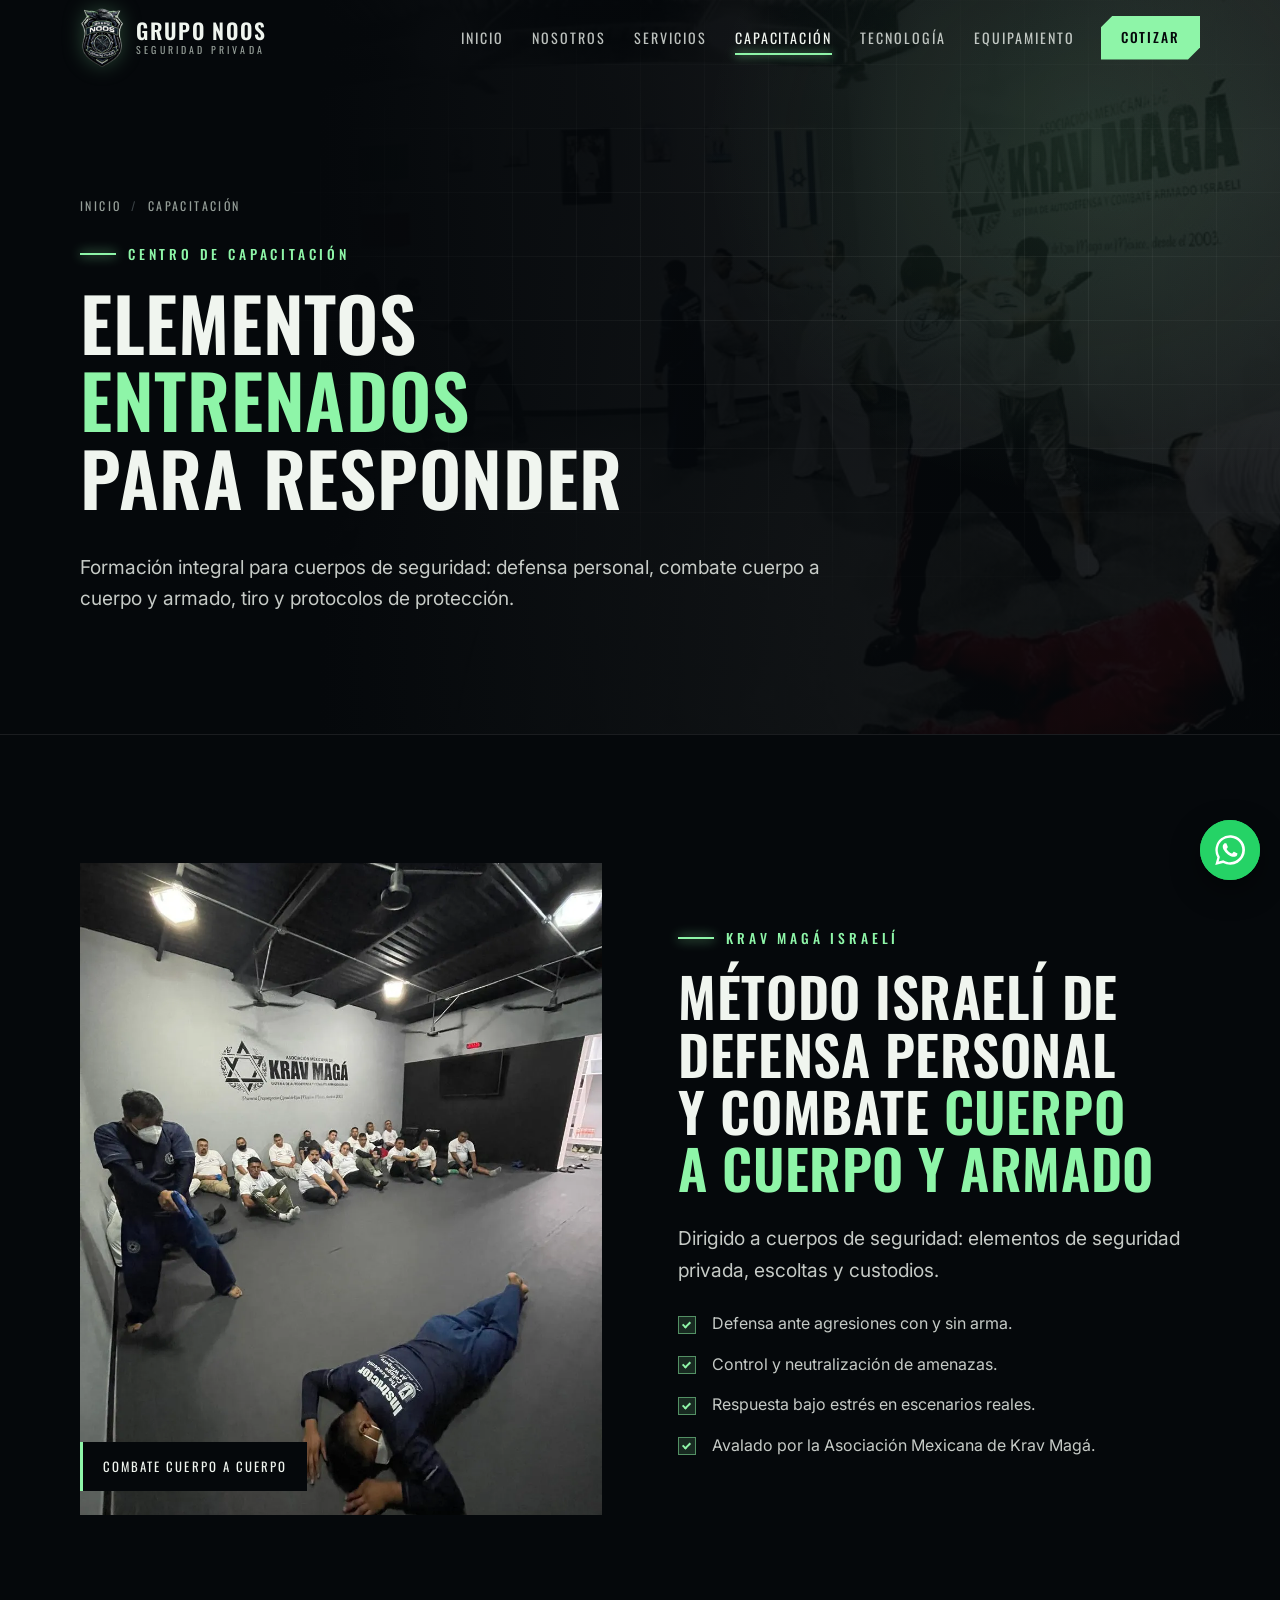
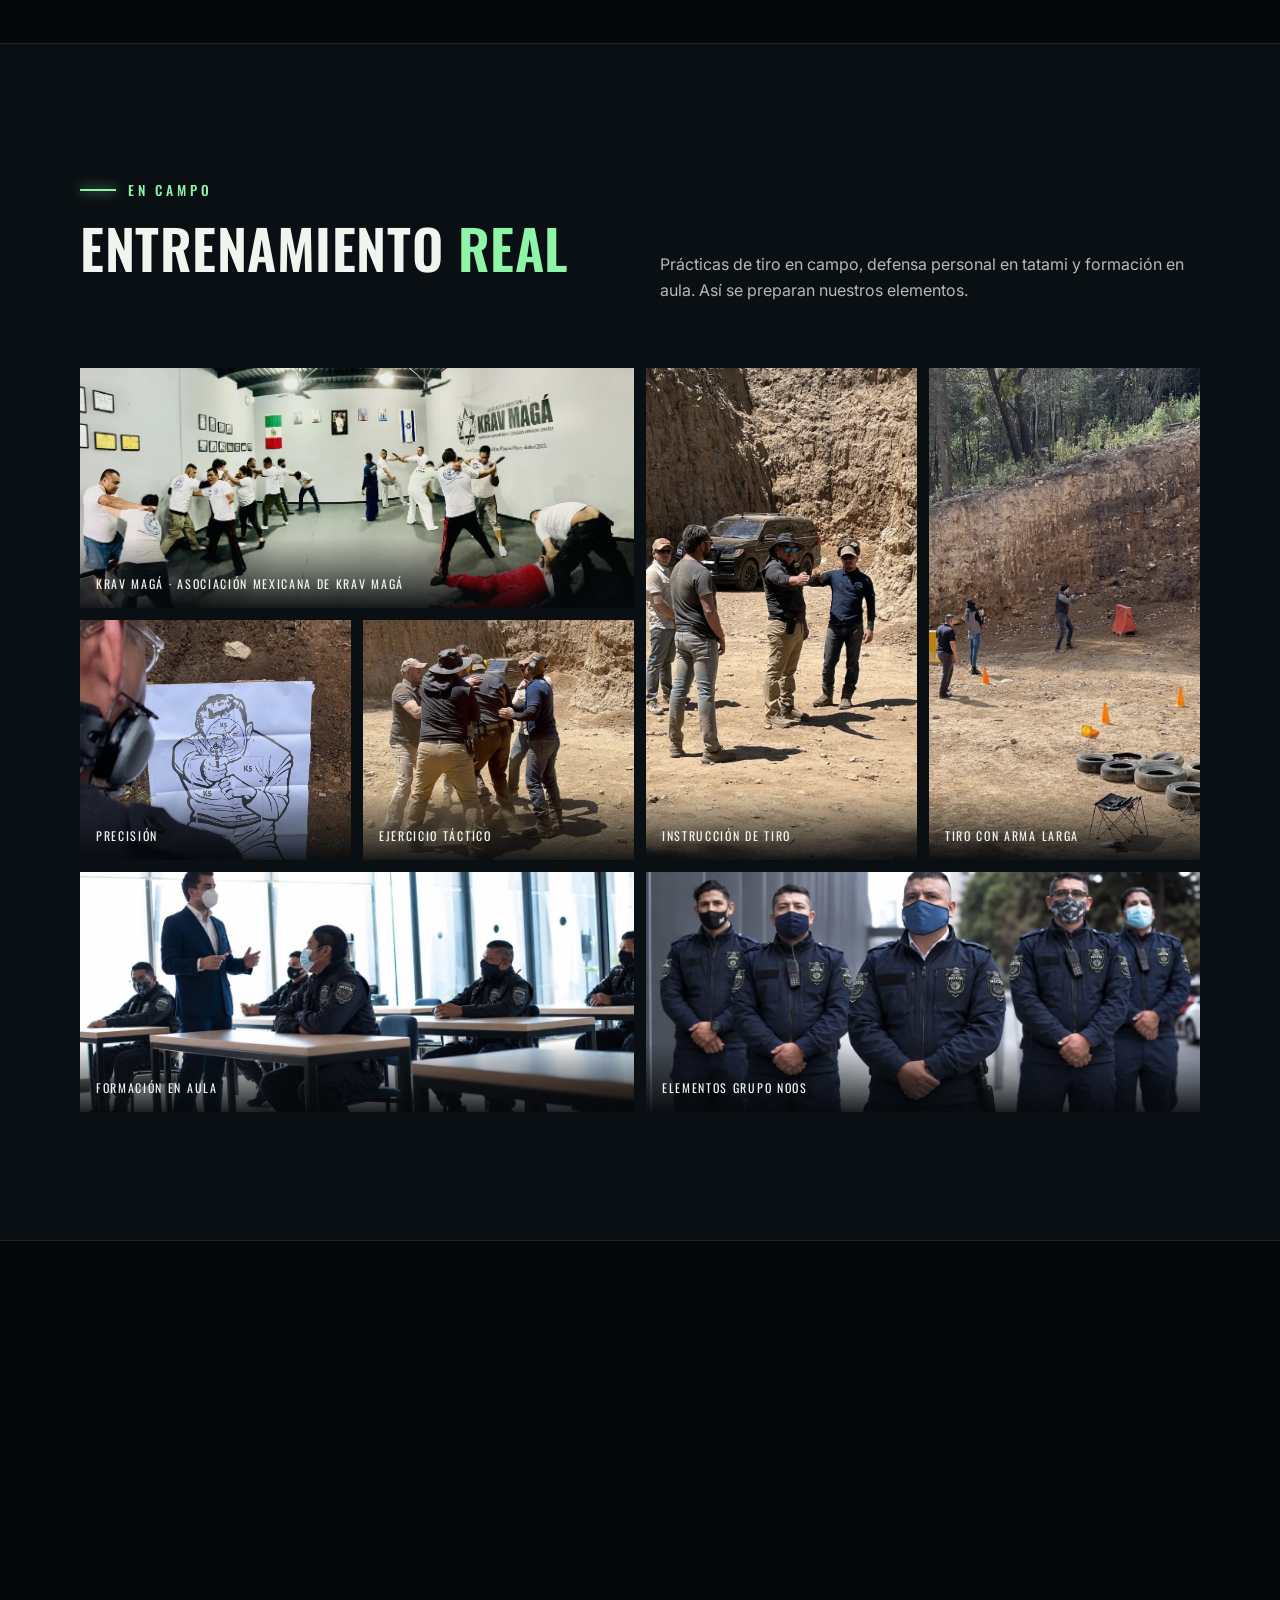
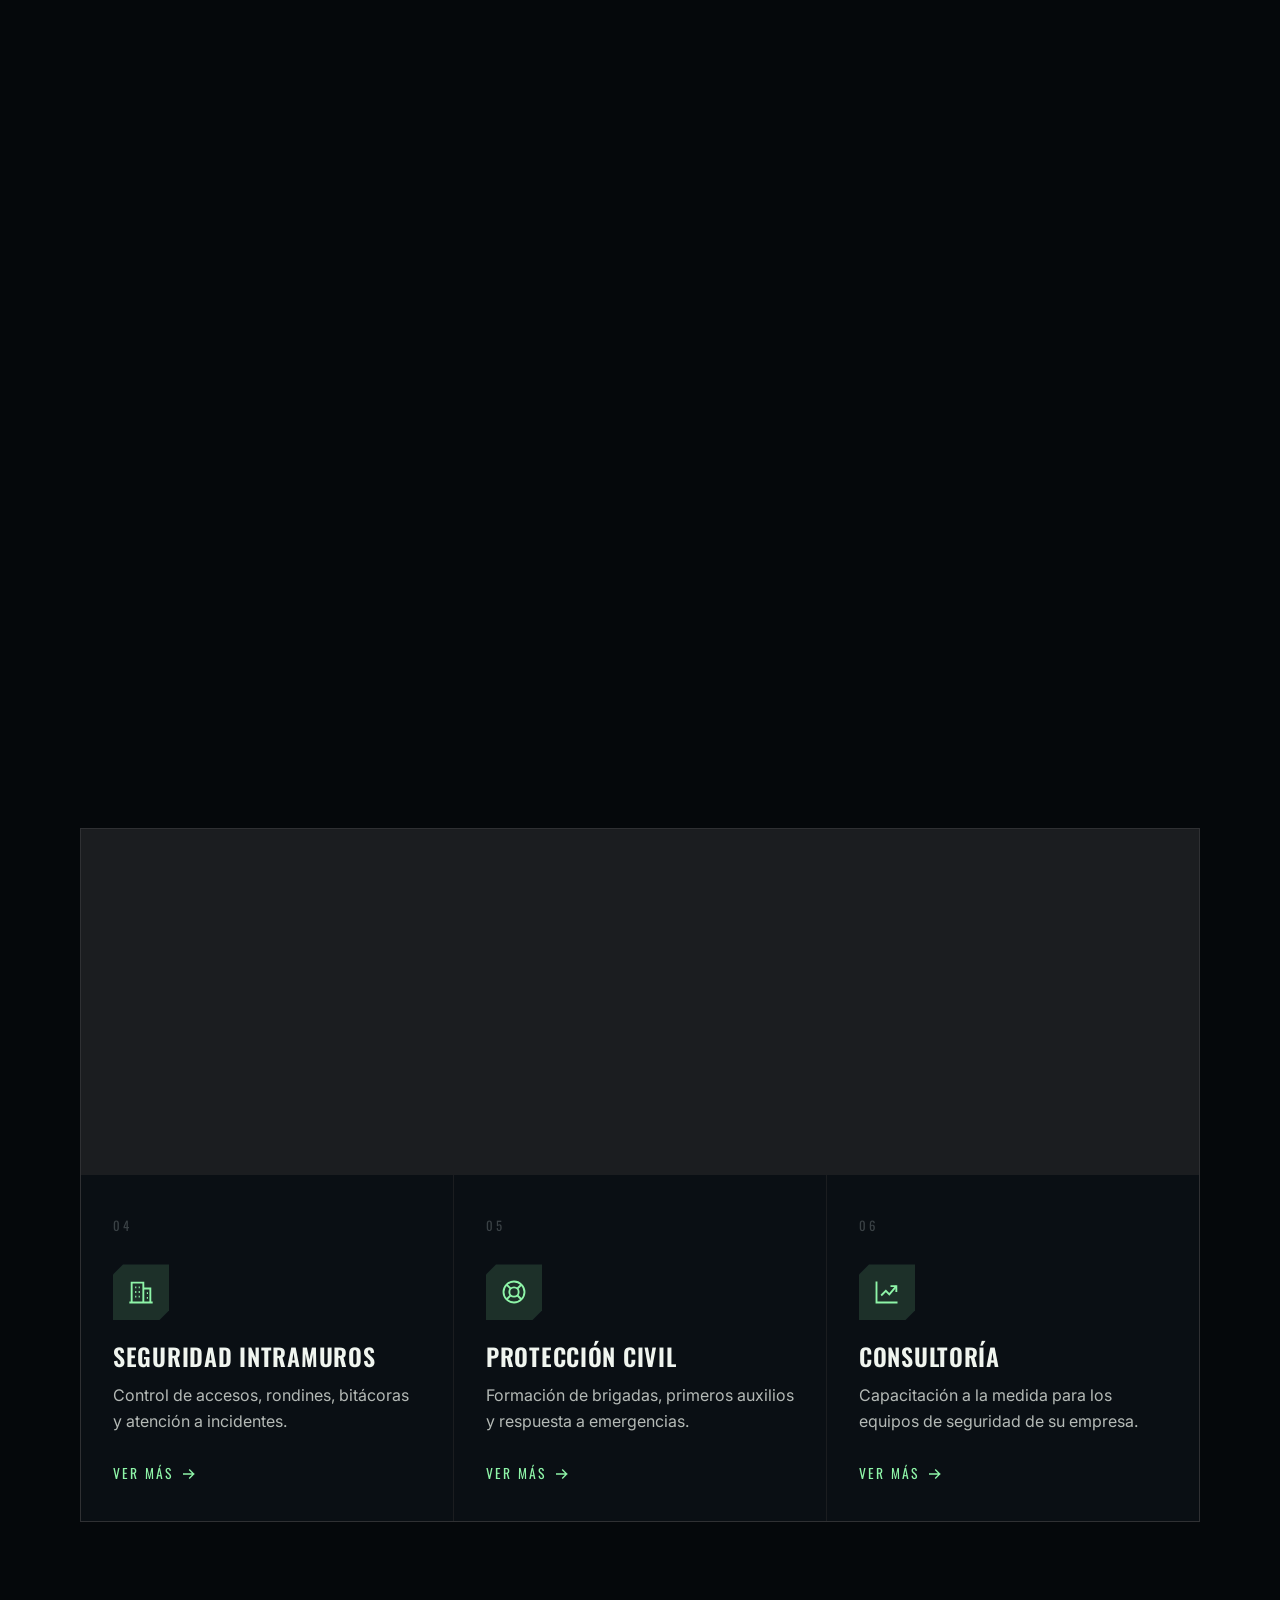
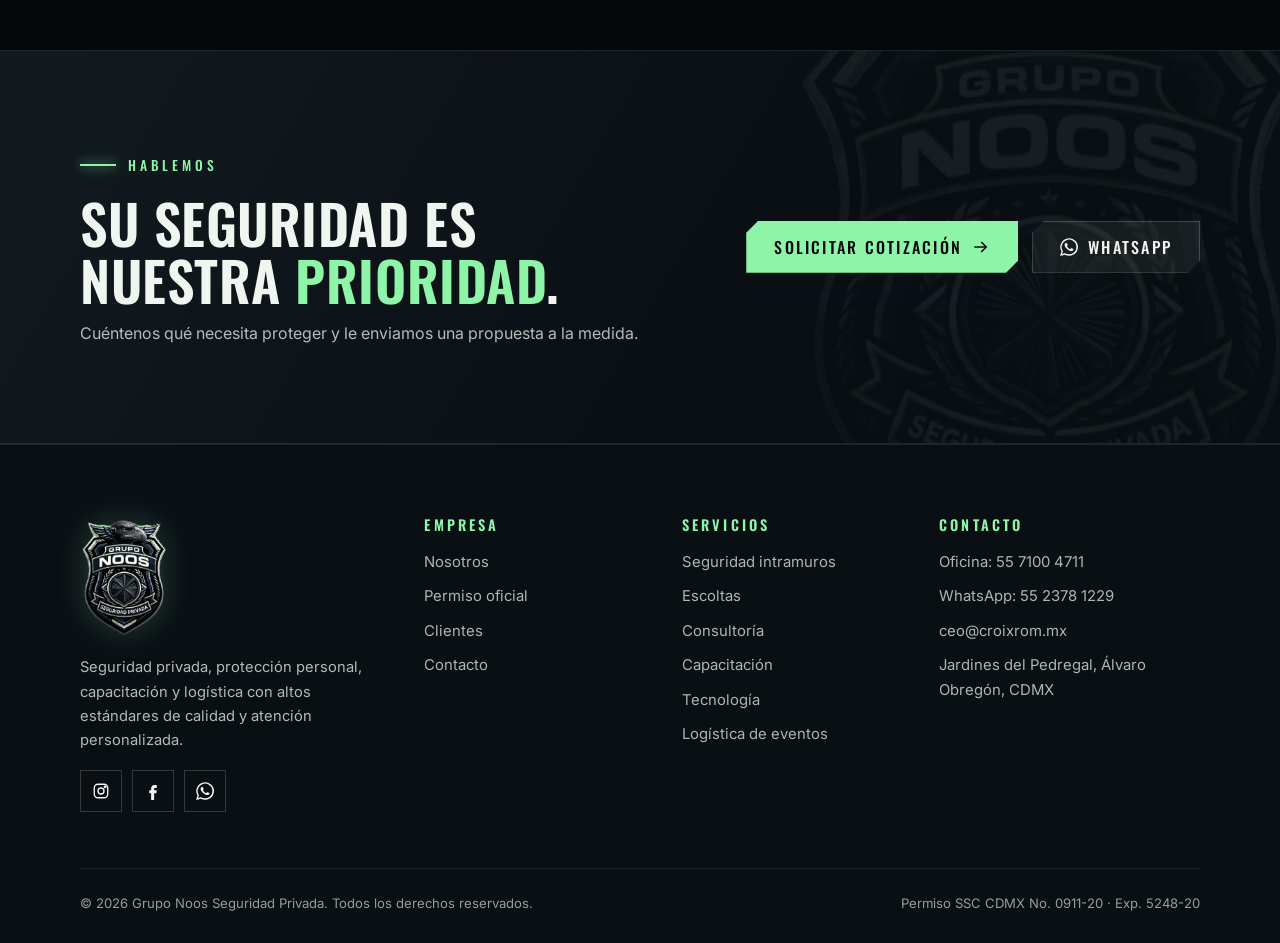
==== capacitacion.html @ e337ea9c "Sitio multipágina de Grupo Noos Seguridad Privada Siete páginas estáticas (inicio, nosotros, servici" ====
<!doctype html>
<html lang="es-MX" class="no-js">
<head>
<meta charset="utf-8">
<meta name="viewport" content="width=device-width, initial-scale=1">
<title>Centro de Capacitación | Grupo Noos</title>
<meta name="description" content="Centro de capacitación táctica: Krav Magá israelí, combate cuerpo a cuerpo y armado, tiro y formación integral para elementos de seguridad y escoltas.">
<meta name="theme-color" content="#05080b">
<meta property="og:type" content="website">
<meta property="og:title" content="Centro de Capacitación | Grupo Noos">
<meta property="og:description" content="Centro de capacitación táctica: Krav Magá israelí, combate cuerpo a cuerpo y armado, tiro y formación integral para elementos de seguridad y escoltas.">
<meta property="og:image" content="assets/img/logo-grupo-noos.png">
<meta property="og:locale" content="es_MX">
<link rel="icon" type="image/png" sizes="32x32" href="assets/img/icon-32.png">
<link rel="apple-touch-icon" href="assets/img/icon-192.png">
<link rel="preconnect" href="https://fonts.googleapis.com">
<link rel="preconnect" href="https://fonts.gstatic.com" crossorigin>
<link href="https://fonts.googleapis.com/css2?family=Inter:wght@400;500;600&family=Oswald:wght@400;500;600&display=swap" rel="stylesheet">
<link rel="stylesheet" href="assets/css/styles.css">
</head>
<body>
<a class="sr-only" href="#main">Saltar al contenido</a>
<header class="site-header">
  <div class="wrap">
    <a class="brand" href="index.html" aria-label="Grupo Noos, inicio">
      <img src="assets/img/logo-grupo-noos.webp" alt="" width="44" height="60">
      <span class="brand-text"><strong>Grupo Noos</strong><span>Seguridad Privada</span></span>
    </a>
    <button class="nav-toggle" aria-label="Abrir menú" aria-expanded="false" aria-controls="nav"><span></span></button>
    <nav class="nav" id="nav" aria-label="Principal">
      <a href="index.html">Inicio</a>
      <a href="nosotros.html">Nosotros</a>
      <a href="servicios.html">Servicios</a>
      <a href="capacitacion.html" aria-current="page">Capacitación</a>
      <a href="tecnologia.html">Tecnología</a>
      <a href="equipamiento.html">Equipamiento</a>
      <a class="btn btn-primary" href="contacto.html">Cotizar</a>
    </nav>
  </div>
</header>
<main id="main">
<section class="page-hero">
  <div class="hero-bg"><img src="assets/img/krav-panoramica.webp" alt="" fetchpriority="high"></div>
  <div class="grid-overlay"></div>
  <div class="wrap">
    <div class="crumbs"><a href="index.html">Inicio</a><span>/</span>Capacitación</div>
    <span class="eyebrow">Centro de capacitación</span>
    <h1>Elementos <span class="hl">entrenados</span> para responder</h1>
    <p class="lead">Formación integral para cuerpos de seguridad: defensa personal, combate cuerpo a cuerpo y armado, tiro y protocolos de protección.</p>
  </div>
</section>

<section class="section">
  <div class="wrap split">
    <div class="split-media reveal">
      <img class="frame" src="assets/img/krav-clase.webp" alt="Instructor de Krav Magá demostrando defensa con arma ante un grupo de elementos" loading="lazy" style="aspect-ratio:4/5;object-fit:cover">
      <span class="media-tag">Combate cuerpo a cuerpo</span>
    </div>
    <div class="reveal" data-delay="1">
      <span class="eyebrow">Krav Magá israelí</span>
      <h2>Método israelí de defensa personal y combate <span class="hl">cuerpo a cuerpo y armado</span></h2>
      <p class="lead">Dirigido a cuerpos de seguridad: elementos de seguridad privada, escoltas y custodios.</p>
      <ul class="checklist">
        <li>Defensa ante agresiones con y sin arma.</li>
        <li>Control y neutralización de amenazas.</li>
        <li>Respuesta bajo estrés en escenarios reales.</li>
        <li>Avalado por la Asociación Mexicana de Krav Magá.</li>
      </ul>
    </div>
  </div>
</section>


<section class="section section-alt">
  <div class="wrap">
    <div class="section-head">
      <div class="reveal"><span class="eyebrow">En campo</span><h2>Entrenamiento <span class="hl">real</span></h2></div>
      <p class="reveal" data-delay="1">Prácticas de tiro en campo, defensa personal en tatami y formación en aula. Así se preparan nuestros elementos.</p>
    </div>
    <div class="gallery">
      <figure class="g-wide reveal"><img src="assets/img/krav-panoramica.webp" alt="Práctica grupal de Krav Magá con defensa ante arma blanca" loading="lazy"><figcaption>Krav Magá · Asociación Mexicana de Krav Magá</figcaption></figure>
      <figure class="g-tall reveal" data-delay="1"><img src="assets/img/tiro-instruccion.webp" alt="Instructor dando indicaciones en campo de tiro" loading="lazy"><figcaption>Instrucción de tiro</figcaption></figure>
      <figure class="g-tall reveal" data-delay="2"><img src="assets/img/tiro-escopeta.webp" alt="Práctica de tiro con escopeta en campo" loading="lazy"><figcaption>Tiro con arma larga</figcaption></figure>
      <figure class="reveal"><img src="assets/img/tiro-blanco.webp" alt="Blanco de tiro con impactos agrupados" loading="lazy"><figcaption>Precisión</figcaption></figure>
      <figure class="reveal" data-delay="1"><img src="assets/img/tiro-practica.webp" alt="Ejercicio táctico de control en equipo" loading="lazy"><figcaption>Ejercicio táctico</figcaption></figure>
      <figure class="g-wide reveal"><img src="assets/img/capacitacion-aula.webp" alt="Elementos de Grupo Noos en sesión de capacitación en aula" loading="lazy"><figcaption>Formación en aula</figcaption></figure>
      <figure class="g-wide reveal" data-delay="1"><img src="assets/img/equipo-noos.webp" alt="Elementos de Grupo Noos formados con uniforme oficial" loading="lazy"><figcaption>Elementos Grupo Noos</figcaption></figure>
    </div>
  </div>
</section>
<section class="section">
  <div class="wrap">
    <div class="section-head">
      <div class="reveal"><span class="eyebrow">Instructores</span><h2>Formados por los mejores</h2></div>
      <p class="reveal" data-delay="1">Nuestros programas los imparten instructores con trayectoria internacional y aliados especializados.</p>
    </div>
    <div class="people">
      <div class="person reveal"><span class="role">Master Instructor · 4° Darga</span><h3>Viktor Nesharim <small style="display:block;font-size:.6em;color:var(--silver);margin-top:6px">Víctor Aguilar</small></h3>
        <ul><li>26 años de experiencia en Krav Magá israelí.</li><li>Alumno directo del Gran Maestro Avi Abeceedon.</li><li>Egresado de The Academic College at Wingate, Israel.</li></ul></div>
      <div class="person reveal" data-delay="1"><span class="role">Tiro defensivo</span><h3>Professional Shooter</h3>
        <ul><li>Prácticas de tiro en campo.</li><li>Manejo seguro de armas.</li><li>Simulador de tiro virtual.</li></ul></div>
      <div class="person reveal" data-delay="2"><span class="role">Aliado estratégico</span><h3>Yonhathan Achury</h3>
        <ul><li>Capacitación integral de elementos de seguridad.</li></ul></div>
    </div>
  </div>
</section>

<section class="section">
  <div class="wrap">
    <div class="section-head center">
      <span class="eyebrow reveal">Programas</span>
      <h2 class="reveal">¿Qué aprenden nuestros elementos?</h2>
    </div>
    <div class="cards">
      <a class="card reveal" href="contacto.html">
        <span class="card-num">01</span>
        <span class="card-icon"><svg viewBox="0 0 24 24" fill="none" stroke="currentColor" stroke-width="1.6"><path d="M12 2 4 5v6c0 5 3.4 9.4 8 11 4.6-1.6 8-6 8-11V5z"/><path d="m8.5 12 2.5 2.5 4.5-5"/></svg></span>
        <h3>Defensa personal</h3>
        <p>Krav Magá israelí aplicado a la seguridad privada, escoltas y custodios.</p>
        <span class="link-arrow">Ver más <svg viewBox="0 0 24 24" fill="none" stroke="currentColor" stroke-width="2" stroke-linecap="square"><path d="M4 12h15M13 6l6 6-6 6"/></svg></span>
      </a>
      <a class="card reveal" href="contacto.html">
        <span class="card-num">02</span>
        <span class="card-icon"><svg viewBox="0 0 24 24" fill="none" stroke="currentColor" stroke-width="1.6"><circle cx="12" cy="12" r="9"/><circle cx="12" cy="12" r="5"/><circle cx="12" cy="12" r="1.2" fill="currentColor"/><path d="M12 1v4M12 19v4M1 12h4M19 12h4"/></svg></span>
        <h3>Tiro y manejo de armas</h3>
        <p>Tiro defensivo en campo, simulador de tiro virtual y universidad virtual.</p>
        <span class="link-arrow">Ver más <svg viewBox="0 0 24 24" fill="none" stroke="currentColor" stroke-width="2" stroke-linecap="square"><path d="M4 12h15M13 6l6 6-6 6"/></svg></span>
      </a>
      <a class="card reveal" href="contacto.html">
        <span class="card-num">03</span>
        <span class="card-icon"><svg viewBox="0 0 24 24" fill="none" stroke="currentColor" stroke-width="1.6"><path d="M3 13l2-6h14l2 6v5H3z"/><path d="M3 13h18"/><circle cx="7" cy="16" r="1.4"/><circle cx="17" cy="16" r="1.4"/><path d="M5 18v2M19 18v2"/></svg></span>
        <h3>Protección ejecutiva</h3>
        <p>Protocolos de escolta, traslados seguros y análisis de rutas.</p>
        <span class="link-arrow">Ver más <svg viewBox="0 0 24 24" fill="none" stroke="currentColor" stroke-width="2" stroke-linecap="square"><path d="M4 12h15M13 6l6 6-6 6"/></svg></span>
      </a>
      <a class="card reveal" href="contacto.html">
        <span class="card-num">04</span>
        <span class="card-icon"><svg viewBox="0 0 24 24" fill="none" stroke="currentColor" stroke-width="1.6"><path d="M4 21V4h10v17M14 9h6v12M2 21h20M7 8h1M10 8h1M7 12h1M10 12h1M7 16h1M10 16h1M17 13h1M17 17h1"/></svg></span>
        <h3>Seguridad intramuros</h3>
        <p>Control de accesos, rondines, bitácoras y atención a incidentes.</p>
        <span class="link-arrow">Ver más <svg viewBox="0 0 24 24" fill="none" stroke="currentColor" stroke-width="2" stroke-linecap="square"><path d="M4 12h15M13 6l6 6-6 6"/></svg></span>
      </a>
      <a class="card reveal" href="contacto.html">
        <span class="card-num">05</span>
        <span class="card-icon"><svg viewBox="0 0 24 24" fill="none" stroke="currentColor" stroke-width="1.6"><circle cx="12" cy="12" r="9"/><circle cx="12" cy="12" r="4"/><path d="m5.6 5.6 3.6 3.6M14.8 14.8l3.6 3.6M18.4 5.6l-3.6 3.6M9.2 14.8l-3.6 3.6"/></svg></span>
        <h3>Protección civil</h3>
        <p>Formación de brigadas, primeros auxilios y respuesta a emergencias.</p>
        <span class="link-arrow">Ver más <svg viewBox="0 0 24 24" fill="none" stroke="currentColor" stroke-width="2" stroke-linecap="square"><path d="M4 12h15M13 6l6 6-6 6"/></svg></span>
      </a>
      <a class="card reveal" href="contacto.html">
        <span class="card-num">06</span>
        <span class="card-icon"><svg viewBox="0 0 24 24" fill="none" stroke="currentColor" stroke-width="1.6"><path d="M3 3v18h18"/><path d="m7 15 4-4 3 3 6-7"/><path d="M15 7h5v5"/></svg></span>
        <h3>Consultoría</h3>
        <p>Capacitación a la medida para los equipos de seguridad de su empresa.</p>
        <span class="link-arrow">Ver más <svg viewBox="0 0 24 24" fill="none" stroke="currentColor" stroke-width="2" stroke-linecap="square"><path d="M4 12h15M13 6l6 6-6 6"/></svg></span>
      </a>
    </div>
  </div>
</section>
</main>

<section class="cta-band">
  <div class="wrap">
    <div class="reveal">
      <span class="eyebrow">Hablemos</span>
      <h2>Su seguridad es nuestra <span class="hl">prioridad</span>.</h2>
      <p>Cuéntenos qué necesita proteger y le enviamos una propuesta a la medida.</p>
    </div>
    <div class="btn-row reveal" data-delay="1">
      <a class="btn btn-primary" href="contacto.html">Solicitar cotización <svg viewBox="0 0 24 24" fill="none" stroke="currentColor" stroke-width="2" stroke-linecap="square"><path d="M4 12h15M13 6l6 6-6 6"/></svg></a>
      <a class="btn btn-ghost" href="https://wa.me/525523781229" target="_blank" rel="noopener"><svg viewBox="0 0 24 24" fill="currentColor"><path d="M17.5 14.4c-.3-.1-1.7-.8-2-.9-.3-.1-.5-.1-.7.1-.2.3-.8.9-.9 1.1-.2.2-.3.2-.6.1-.3-.1-1.2-.5-2.3-1.4-.9-.8-1.4-1.7-1.6-2-.2-.3 0-.5.1-.6l.4-.5c.2-.2.2-.3.3-.5.1-.2 0-.4 0-.5l-.9-2.2c-.2-.6-.5-.5-.7-.5h-.6c-.2 0-.5.1-.8.4-.3.3-1 1-1 2.4s1 2.8 1.2 3c.1.2 2 3.1 4.9 4.3.7.3 1.2.5 1.7.6.7.2 1.3.2 1.8.1.6-.1 1.7-.7 1.9-1.4.2-.7.2-1.2.2-1.4-.1-.1-.3-.2-.6-.3zM12 21.8c-1.8 0-3.5-.5-5-1.4l-.4-.2-3.7 1 1-3.6-.2-.4A9.8 9.8 0 1 1 12 21.8zm8.4-18.2A11.8 11.8 0 0 0 1.9 17.9L.2 24l6.3-1.7A11.8 11.8 0 0 0 24 12c0-3.2-1.2-6.1-3.6-8.4z"/></svg> WhatsApp</a>
    </div>
  </div>
</section>

<footer class="site-footer">
  <div class="wrap">
    <div class="footer-grid">
      <div class="footer-brand">
        <img src="assets/img/logo-grupo-noos.webp" alt="Grupo Noos Seguridad Privada" width="88" height="120" loading="lazy">
        <p>Seguridad privada, protección personal, capacitación y logística con altos estándares de calidad y atención personalizada.</p>
        <div class="socials">
          <a href="https://www.instagram.com/croixrom/" target="_blank" rel="noopener" aria-label="Instagram"><svg viewBox="0 0 24 24" fill="none" stroke="currentColor" stroke-width="1.8"><rect x="3" y="3" width="18" height="18" rx="5"/><circle cx="12" cy="12" r="4"/><circle cx="17.5" cy="6.5" r="1" fill="currentColor"/></svg></a>
          <a href="https://www.facebook.com/croixrom" target="_blank" rel="noopener" aria-label="Facebook"><svg viewBox="0 0 24 24" fill="currentColor"><path d="M14 8h3V4h-3c-2.8 0-4.5 1.8-4.5 4.6V11H7v4h2.5v9h4v-9h3l.5-4h-3.5V8.8c0-.5.3-.8.5-.8z"/></svg></a>
          <a href="https://wa.me/525523781229" target="_blank" rel="noopener" aria-label="WhatsApp"><svg viewBox="0 0 24 24" fill="currentColor"><path d="M17.5 14.4c-.3-.1-1.7-.8-2-.9-.3-.1-.5-.1-.7.1-.2.3-.8.9-.9 1.1-.2.2-.3.2-.6.1-.3-.1-1.2-.5-2.3-1.4-.9-.8-1.4-1.7-1.6-2-.2-.3 0-.5.1-.6l.4-.5c.2-.2.2-.3.3-.5.1-.2 0-.4 0-.5l-.9-2.2c-.2-.6-.5-.5-.7-.5h-.6c-.2 0-.5.1-.8.4-.3.3-1 1-1 2.4s1 2.8 1.2 3c.1.2 2 3.1 4.9 4.3.7.3 1.2.5 1.7.6.7.2 1.3.2 1.8.1.6-.1 1.7-.7 1.9-1.4.2-.7.2-1.2.2-1.4-.1-.1-.3-.2-.6-.3zM12 21.8c-1.8 0-3.5-.5-5-1.4l-.4-.2-3.7 1 1-3.6-.2-.4A9.8 9.8 0 1 1 12 21.8zm8.4-18.2A11.8 11.8 0 0 0 1.9 17.9L.2 24l6.3-1.7A11.8 11.8 0 0 0 24 12c0-3.2-1.2-6.1-3.6-8.4z"/></svg></a>
        </div>
      </div>
      <div>
        <h4>Empresa</h4>
        <ul>
          <li><a href="nosotros.html">Nosotros</a></li>
          <li><a href="nosotros.html#permiso">Permiso oficial</a></li>
          <li><a href="nosotros.html#clientes">Clientes</a></li>
          <li><a href="contacto.html">Contacto</a></li>
        </ul>
      </div>
      <div>
        <h4>Servicios</h4>
        <ul>
          <li><a href="servicios.html#intramuros">Seguridad intramuros</a></li>
          <li><a href="servicios.html#escoltas">Escoltas</a></li>
          <li><a href="servicios.html#consultoria">Consultoría</a></li>
          <li><a href="capacitacion.html">Capacitación</a></li>
          <li><a href="tecnologia.html">Tecnología</a></li>
          <li><a href="servicios.html#eventos">Logística de eventos</a></li>
        </ul>
      </div>
      <div>
        <h4>Contacto</h4>
        <ul>
          <li><a href="tel:+525571004711">Oficina: 55 7100 4711</a></li>
          <li><a href="https://wa.me/525523781229" target="_blank" rel="noopener">WhatsApp: 55 2378 1229</a></li>
          <li><a href="mailto:ceo@croixrom.mx">ceo@croixrom.mx</a></li>
          <li>Jardines del Pedregal, Álvaro Obregón, CDMX</li>
        </ul>
      </div>
    </div>
    <div class="footer-bottom">
      <span>© <span id="year">2026</span> Grupo Noos Seguridad Privada. Todos los derechos reservados.</span>
      <span>Permiso SSC CDMX No. 0911-20 · Exp. 5248-20</span>
    </div>
  </div>
</footer>

<a class="wa-float" href="https://wa.me/525523781229" target="_blank" rel="noopener" aria-label="Escríbenos por WhatsApp"><svg viewBox="0 0 24 24" fill="currentColor"><path d="M17.5 14.4c-.3-.1-1.7-.8-2-.9-.3-.1-.5-.1-.7.1-.2.3-.8.9-.9 1.1-.2.2-.3.2-.6.1-.3-.1-1.2-.5-2.3-1.4-.9-.8-1.4-1.7-1.6-2-.2-.3 0-.5.1-.6l.4-.5c.2-.2.2-.3.3-.5.1-.2 0-.4 0-.5l-.9-2.2c-.2-.6-.5-.5-.7-.5h-.6c-.2 0-.5.1-.8.4-.3.3-1 1-1 2.4s1 2.8 1.2 3c.1.2 2 3.1 4.9 4.3.7.3 1.2.5 1.7.6.7.2 1.3.2 1.8.1.6-.1 1.7-.7 1.9-1.4.2-.7.2-1.2.2-1.4-.1-.1-.3-.2-.6-.3zM12 21.8c-1.8 0-3.5-.5-5-1.4l-.4-.2-3.7 1 1-3.6-.2-.4A9.8 9.8 0 1 1 12 21.8zm8.4-18.2A11.8 11.8 0 0 0 1.9 17.9L.2 24l6.3-1.7A11.8 11.8 0 0 0 24 12c0-3.2-1.2-6.1-3.6-8.4z"/></svg></a>
<script src="assets/js/main.js" defer></script>
</body>
</html>
---- assets/css/styles.css ----
/* ==========================================================================
   GRUPO NOOS — Seguridad Privada
   Paleta tomada del escudo: negro táctico, grafito, acero, plata y verde menta.
   ========================================================================== */

:root {
  --black: #05080b;
  --ink: #0a0f14;
  --graphite: #121a20;
  --graphite-2: #182229;
  --steel: #3a4145;
  --silver: #959e98;
  --bone: #f0f5ef;
  --green: #8ef5a8;
  --green-2: #4fd884;
  --green-dim: rgba(142, 245, 168, 0.14);
  --line: rgba(240, 245, 239, 0.09);
  --line-strong: rgba(240, 245, 239, 0.18);

  --font-display: "Oswald", "Arial Narrow", sans-serif;
  --font-body: "Inter", system-ui, -apple-system, "Segoe UI", sans-serif;

  --wrap: 1200px;
  --gutter: clamp(16px, 4vw, 40px);
  --radius: 4px;
  --header-h: 76px;
  --ease: cubic-bezier(0.2, 0.7, 0.2, 1);
}

*, *::before, *::after { box-sizing: border-box; }
html { scroll-behavior: smooth; -webkit-text-size-adjust: 100%; }
body {
  margin: 0;
  background: var(--black);
  color: var(--bone);
  font-family: var(--font-body);
  font-size: 16px;
  line-height: 1.65;
  -webkit-font-smoothing: antialiased;
  overflow-x: hidden;
}
img { max-width: 100%; height: auto; display: block; }
a { color: inherit; text-decoration: none; }
button { font: inherit; }
::selection { background: var(--green); color: var(--black); }
:focus-visible { outline: 2px solid var(--green); outline-offset: 3px; }

.wrap { width: 100%; max-width: var(--wrap); margin: 0 auto; padding: 0 var(--gutter); }
.sr-only { position: absolute; width: 1px; height: 1px; overflow: hidden; clip: rect(0 0 0 0); white-space: nowrap; }

/* ---------- Tipografía ---------- */
h1, h2, h3, h4 {
  font-family: var(--font-display);
  font-weight: 600;
  text-transform: uppercase;
  letter-spacing: 0.01em;
  line-height: 1.05;
  margin: 0 0 0.5em;
  text-wrap: balance;
}
h1 { font-size: clamp(2.6rem, 7vw, 5.4rem); }
h2 { font-size: clamp(2rem, 4.6vw, 3.4rem); }
h3 { font-size: clamp(1.25rem, 2vw, 1.5rem); letter-spacing: 0.03em; }
p { margin: 0 0 1em; color: rgba(240, 245, 239, 0.74); }
.hl { color: var(--green); }
.lead { font-size: clamp(1.05rem, 1.6vw, 1.2rem); color: rgba(240, 245, 239, 0.82); max-width: 62ch; }

.eyebrow {
  display: inline-flex; align-items: center; gap: 12px;
  font-family: var(--font-display);
  font-size: 0.85rem; font-weight: 500;
  letter-spacing: 0.28em; text-transform: uppercase;
  color: var(--green);
  margin-bottom: 18px;
}
.eyebrow::before { content: ""; width: 36px; height: 2px; background: var(--green); box-shadow: 0 0 12px var(--green); }

/* ---------- Botones ---------- */
.btn {
  --clip: polygon(12px 0, 100% 0, 100% calc(100% - 12px), calc(100% - 12px) 100%, 0 100%, 0 12px);
  display: inline-flex; align-items: center; justify-content: center; gap: 10px;
  min-height: 52px; padding: 0 28px;
  font-family: var(--font-display); font-weight: 500; font-size: 1rem;
  letter-spacing: 0.14em; text-transform: uppercase;
  border: 0; cursor: pointer;
  clip-path: var(--clip);
  transition: transform .25s var(--ease), background .25s, color .25s, box-shadow .25s;
}
.btn svg { width: 18px; height: 18px; flex: none; }
.btn-primary { background: var(--green); color: var(--black); }
.btn-primary:hover { background: #b6ffc8; transform: translateY(-2px); }
.btn-ghost { background: rgba(240,245,239,0.06); color: var(--bone); box-shadow: inset 0 0 0 1px var(--line-strong); }
.btn-ghost:hover { background: rgba(240,245,239,0.12); transform: translateY(-2px); }
.btn-row { display: flex; flex-wrap: wrap; gap: 14px; }

.link-arrow {
  display: inline-flex; align-items: center; gap: 8px;
  font-family: var(--font-display); text-transform: uppercase; letter-spacing: 0.16em; font-size: 0.85rem;
  color: var(--green);
}
.link-arrow svg { width: 16px; height: 16px; transition: transform .25s var(--ease); }
.link-arrow:hover svg { transform: translateX(4px); }

/* ---------- Header ---------- */
.site-header {
  position: fixed; inset: 0 0 auto 0; z-index: 50;
  height: var(--header-h);
  transition: background .3s, border-color .3s, backdrop-filter .3s;
  border-bottom: 1px solid transparent;
}
.site-header.is-scrolled, .site-header.is-solid {
  background: rgba(5, 8, 11, 0.88);
  backdrop-filter: blur(14px);
  -webkit-backdrop-filter: blur(14px);
  border-color: var(--line);
}
.site-header .wrap { height: 100%; display: flex; align-items: center; justify-content: space-between; gap: 24px; }
.brand { display: flex; align-items: center; gap: 12px; flex: none; }
.brand img { width: 44px; height: auto; filter: drop-shadow(0 0 10px rgba(142,245,168,0.25)); }
.brand-text { font-family: var(--font-display); text-transform: uppercase; line-height: 1; }
.brand-text strong { display: block; font-size: 1.35rem; font-weight: 600; letter-spacing: 0.08em; }
.brand-text span { display: block; font-size: 0.62rem; letter-spacing: 0.32em; color: var(--silver); margin-top: 4px; }

.nav { display: flex; align-items: center; gap: 4px; }
.nav a {
  position: relative;
  font-family: var(--font-display); text-transform: uppercase;
  font-size: 0.88rem; letter-spacing: 0.14em;
  color: rgba(240,245,239,0.78);
  padding: 10px 12px;
  transition: color .2s;
}
.nav a::after {
  content: ""; position: absolute; left: 12px; right: 12px; bottom: 4px; height: 2px;
  background: var(--green); box-shadow: 0 0 10px var(--green);
  transform: scaleX(0); transform-origin: left; transition: transform .3s var(--ease);
}
.nav a:hover, .nav a[aria-current="page"] { color: var(--bone); }
.nav a:hover::after, .nav a[aria-current="page"]::after { transform: scaleX(1); }
.nav .btn { min-height: 44px; padding: 0 20px; margin-left: 10px; font-size: 0.85rem; color: var(--black); }
.nav .btn::after { display: none; }

.nav-toggle {
  display: none; width: 46px; height: 46px; border: 1px solid var(--line-strong); background: transparent;
  color: var(--bone); cursor: pointer; align-items: center; justify-content: center;
}
.nav-toggle span, .nav-toggle span::before, .nav-toggle span::after {
  display: block; width: 20px; height: 2px; background: currentColor; position: relative; transition: transform .3s, background .3s;
}
.nav-toggle span::before, .nav-toggle span::after { content: ""; position: absolute; left: 0; }
.nav-toggle span::before { top: -6px; }
.nav-toggle span::after { top: 6px; }
.nav-open .nav-toggle span { background: transparent; }
.nav-open .nav-toggle span::before { transform: translateY(6px) rotate(45deg); }
.nav-open .nav-toggle span::after { transform: translateY(-6px) rotate(-45deg); }

@media (max-width: 1040px) {
  .nav-toggle { display: inline-flex; }
  .nav {
    position: fixed; inset: var(--header-h) 0 0 0;
    flex-direction: column; align-items: stretch; gap: 0;
    background: rgba(5,8,11,0.98);
    padding: 24px var(--gutter) 40px;
    transform: translateX(100%); transition: transform .4s var(--ease);
    overflow-y: auto;
  }
  .nav-open .nav { transform: none; }
  .nav a { font-size: 1.3rem; padding: 18px 0; border-bottom: 1px solid var(--line); }
  .nav a::after { left: 0; right: auto; width: 40px; bottom: -1px; }
  .nav .btn { margin: 28px 0 0; min-height: 56px; font-size: 1rem; border-bottom: 0; }
  .nav-open { overflow: hidden; }
  .nav-open .site-header { background: rgba(5,8,11,0.98); }
}

/* ---------- Hero (inicio) ---------- */
.hero {
  position: relative; min-height: 100svh;
  display: flex; align-items: center;
  padding: calc(var(--header-h) + 40px) 0 80px;
  overflow: hidden;
  isolation: isolate;
}
.hero-bg { position: absolute; inset: 0; z-index: -2; }
.hero-bg img { width: 100%; height: 100%; object-fit: cover; opacity: 0.34; filter: grayscale(0.4) contrast(1.1); }
.hero::before {
  content: ""; position: absolute; inset: 0; z-index: -1;
  background:
    radial-gradient(60% 70% at 78% 45%, rgba(142,245,168,0.13), transparent 60%),
    linear-gradient(90deg, var(--black) 18%, rgba(5,8,11,0.72) 55%, rgba(5,8,11,0.5)),
    linear-gradient(0deg, var(--black), transparent 35%);
}
.grid-overlay {
  position: absolute; inset: 0; z-index: -1; pointer-events: none;
  background-image:
    linear-gradient(var(--line) 1px, transparent 1px),
    linear-gradient(90deg, var(--line) 1px, transparent 1px);
  background-size: 64px 64px;
  mask-image: radial-gradient(70% 60% at 70% 40%, #000 20%, transparent 75%);
  -webkit-mask-image: radial-gradient(70% 60% at 70% 40%, #000 20%, transparent 75%);
  opacity: 0.6;
}
.hero-inner { display: grid; grid-template-columns: 1.25fr 0.75fr; gap: 48px; align-items: center; }
.hero h1 { margin-bottom: 24px; }
.hero h1 .hl { text-shadow: 0 0 30px rgba(142,245,168,0.35); }
.hero .lead { margin-bottom: 36px; }
.hero-badge { position: relative; justify-self: center; width: min(100%, 380px); }
.hero-badge img {
  width: 100%; height: auto;
  filter: drop-shadow(0 0 40px rgba(142,245,168,0.28)) drop-shadow(0 30px 40px rgba(0,0,0,0.6));
  animation: float 7s ease-in-out infinite;
}
.hero-badge::before {
  content: ""; position: absolute; inset: 8% 4%; border-radius: 50%;
  background: radial-gradient(circle, rgba(142,245,168,0.22), transparent 65%);
  filter: blur(20px); z-index: -1;
}
.scan-ring { position: absolute; inset: -6%; border: 1px dashed rgba(142,245,168,0.25); border-radius: 50%; animation: spin 40s linear infinite; z-index: -1; }
.scan-ring.r2 { inset: -14%; border-style: solid; border-color: rgba(240,245,239,0.06); animation-duration: 70s; animation-direction: reverse; }
@keyframes float { 0%,100% { transform: translateY(0); } 50% { transform: translateY(-14px); } }
@keyframes spin { to { transform: rotate(360deg); } }

.hero-meta {
  display: flex; flex-wrap: wrap; gap: 10px 28px; margin-top: 44px;
  font-family: var(--font-display); text-transform: uppercase; letter-spacing: 0.16em; font-size: 0.8rem; color: var(--silver);
}
.hero-meta span { display: inline-flex; align-items: center; gap: 10px; }
.hero-meta span::before { content: ""; width: 7px; height: 7px; background: var(--green); box-shadow: 0 0 10px var(--green); transform: rotate(45deg); }

@media (max-width: 900px) {
  .hero-inner { grid-template-columns: 1fr; gap: 36px; }
  .hero-badge { order: -1; width: min(58vw, 240px); }
  .hero { text-align: left; }
}

/* ---------- Page hero (páginas internas) ---------- */
.page-hero {
  position: relative; isolation: isolate; overflow: hidden;
  padding: calc(var(--header-h) + clamp(60px, 10vw, 120px)) 0 clamp(60px, 8vw, 100px);
  border-bottom: 1px solid var(--line);
}
.page-hero .hero-bg img { opacity: 0.28; }
.page-hero::before {
  content: ""; position: absolute; inset: 0; z-index: -1;
  background:
    radial-gradient(50% 80% at 85% 20%, rgba(142,245,168,0.12), transparent 60%),
    linear-gradient(90deg, var(--black) 25%, rgba(5,8,11,0.6));
}
.page-hero h1 { font-size: clamp(2.4rem, 6vw, 4.6rem); max-width: 16ch; }
.crumbs { font-family: var(--font-display); text-transform: uppercase; letter-spacing: 0.2em; font-size: 0.75rem; color: var(--silver); margin-bottom: 20px; }
.crumbs a:hover { color: var(--green); }
.crumbs span { margin: 0 10px; color: var(--steel); }

/* ---------- Secciones ---------- */
.section { padding: clamp(72px, 10vw, 130px) 0; position: relative; }
.section-alt { background: var(--ink); border-top: 1px solid var(--line); border-bottom: 1px solid var(--line); }
.section-head { display: grid; grid-template-columns: 1fr 1fr; gap: 40px; align-items: end; margin-bottom: clamp(40px, 6vw, 64px); }
.section-head p { margin: 0; }
.section-head.center { grid-template-columns: 1fr; text-align: center; justify-items: center; }
.section-head.center .eyebrow::after { content: ""; width: 36px; height: 2px; background: var(--green); box-shadow: 0 0 12px var(--green); }
@media (max-width: 800px) { .section-head { grid-template-columns: 1fr; gap: 16px; } }

/* ---------- Stats ---------- */
.stats {
  display: grid; grid-template-columns: repeat(4, 1fr);
  border-top: 1px solid var(--line); border-bottom: 1px solid var(--line);
  background: linear-gradient(180deg, var(--graphite), var(--ink));
}
.stat { padding: 36px 28px; border-right: 1px solid var(--line); }
.stat:last-child { border-right: 0; }
.stat strong {
  display: block; font-family: var(--font-display); font-weight: 600;
  font-size: clamp(2.2rem, 4vw, 3.2rem); line-height: 1; color: var(--bone); margin-bottom: 10px;
}
.stat strong em { font-style: normal; color: var(--green); }
.stat strong span { display: inline; font-size: inherit; color: inherit; margin: 0; }
.stat span { display: block; font-size: 0.9rem; color: var(--silver); line-height: 1.45; }
@media (max-width: 860px) {
  .stats { grid-template-columns: 1fr 1fr; }
  .stat:nth-child(2) { border-right: 0; }
  .stat:nth-child(-n+2) { border-bottom: 1px solid var(--line); }
}
@media (max-width: 420px) { .stat { padding: 26px 16px; } }

/* ---------- Tarjetas de servicio ---------- */
.cards { display: grid; grid-template-columns: repeat(3, 1fr); gap: 1px; background: var(--line); border: 1px solid var(--line); }
.card {
  position: relative; background: var(--ink); padding: 40px 32px 36px;
  display: flex; flex-direction: column; min-height: 320px;
  transition: background .35s;
  overflow: hidden;
}
.card::before {
  content: ""; position: absolute; left: 0; top: 0; height: 2px; width: 100%;
  background: var(--green); box-shadow: 0 0 14px var(--green);
  transform: scaleX(0); transform-origin: left; transition: transform .45s var(--ease);
}
.card:hover { background: var(--graphite); }
.card:hover::before { transform: scaleX(1); }
.card-num { font-family: var(--font-display); font-size: 0.8rem; letter-spacing: 0.24em; color: var(--steel); margin-bottom: 28px; }
.card-icon {
  width: 56px; height: 56px; display: grid; place-items: center; margin-bottom: 24px;
  color: var(--green); background: var(--green-dim);
  clip-path: polygon(10px 0, 100% 0, 100% calc(100% - 10px), calc(100% - 10px) 100%, 0 100%, 0 10px);
}
.card-icon svg { width: 28px; height: 28px; }
.card p { flex: 1; }
.card .link-arrow { margin-top: 12px; }
@media (max-width: 980px) { .cards { grid-template-columns: 1fr 1fr; } }
@media (max-width: 640px) { .cards { grid-template-columns: 1fr; } .card { min-height: 0; padding: 32px 24px; } }

/* ---------- Split (imagen + texto) ---------- */
.split { display: grid; grid-template-columns: 1fr 1fr; gap: clamp(40px, 6vw, 88px); align-items: center; }
.split.reverse .split-media { order: 2; }
.split-media { position: relative; }
.split-media img { width: 100%; aspect-ratio: 4/3; object-fit: cover; }
.frame { position: relative; }
.frame::before, .frame::after {
  content: ""; position: absolute; width: 56px; height: 56px; border: 2px solid var(--green); pointer-events: none;
}
.frame::before { top: -12px; left: -12px; border-right: 0; border-bottom: 0; }
.frame::after { bottom: -12px; right: -12px; border-left: 0; border-top: 0; }
.media-tag {
  position: absolute; left: 0; bottom: 24px; background: var(--black); padding: 14px 20px;
  font-family: var(--font-display); text-transform: uppercase; letter-spacing: 0.16em; font-size: 0.8rem;
  border-left: 3px solid var(--green);
}
@media (max-width: 860px) { .split { grid-template-columns: 1fr; } .split.reverse .split-media { order: 0; } }

/* ---------- Listas ---------- */
.checklist { list-style: none; padding: 0; margin: 24px 0 0; display: grid; gap: 14px; }
.checklist li { position: relative; padding-left: 34px; color: rgba(240,245,239,0.82); }
.checklist li::before {
  content: ""; position: absolute; left: 0; top: 0.35em; width: 18px; height: 18px;
  background: var(--green-dim); border: 1px solid rgba(142,245,168,0.5);
}
.checklist li::after {
  content: ""; position: absolute; left: 6px; top: calc(0.35em + 4px); width: 5px; height: 8px;
  border: solid var(--green); border-width: 0 2px 2px 0; transform: rotate(45deg);
}
.checklist.two { grid-template-columns: 1fr 1fr; gap: 14px 32px; }
@media (max-width: 640px) { .checklist.two { grid-template-columns: 1fr; } }

/* ---------- Proceso / metodología ---------- */
.process { display: grid; grid-template-columns: repeat(5, 1fr); gap: 0; counter-reset: step; position: relative; }
.process::before {
  content: ""; position: absolute; top: 28px; left: 10%; right: 10%; height: 1px;
  background: linear-gradient(90deg, transparent, var(--green), transparent); opacity: 0.5;
}
.step { text-align: center; padding: 0 12px; position: relative; }
.step-dot {
  width: 56px; height: 56px; margin: 0 auto 22px; display: grid; place-items: center;
  background: var(--black); border: 1px solid var(--green); color: var(--green);
  font-family: var(--font-display); font-size: 1.1rem; transform: rotate(45deg);
  box-shadow: 0 0 22px rgba(142,245,168,0.18);
}
.step-dot span { transform: rotate(-45deg); }
.step h3 { font-size: 1.1rem; margin-bottom: 8px; }
.step p { font-size: 0.9rem; margin: 0; }
@media (max-width: 900px) {
  .process { grid-template-columns: 1fr; gap: 28px; }
  .process::before { top: 0; bottom: 0; left: 27px; right: auto; width: 1px; height: auto; background: linear-gradient(180deg, transparent, var(--green), transparent); }
  .step { display: grid; grid-template-columns: 56px 1fr; gap: 0 22px; text-align: left; padding: 0; align-items: start; }
  .step-dot { margin: 0; grid-row: span 2; }
  .step h3 { margin-top: 6px; }
}

/* ---------- Quote ---------- */
.quote { position: relative; text-align: center; max-width: 900px; margin: 0 auto; }
.quote blockquote {
  margin: 0; font-family: var(--font-display); font-weight: 400; text-transform: none;
  font-size: clamp(1.6rem, 3.6vw, 2.6rem); line-height: 1.25; color: var(--bone);
}
.quote blockquote::before {
  content: "\201C"; display: block; font-size: 5rem; line-height: 0.6; color: var(--green); margin-bottom: 20px;
  text-shadow: 0 0 24px rgba(142,245,168,0.4);
}
.quote cite { display: block; margin-top: 24px; font-style: normal; font-family: var(--font-display); text-transform: uppercase; letter-spacing: 0.24em; font-size: 0.85rem; color: var(--silver); }

/* ---------- Clientes (marquee) ---------- */
.marquee { overflow: hidden; mask-image: linear-gradient(90deg, transparent, #000 10%, #000 90%, transparent); -webkit-mask-image: linear-gradient(90deg, transparent, #000 10%, #000 90%, transparent); }
.marquee-track { display: flex; gap: 16px; width: max-content; animation: marquee 40s linear infinite; }
.marquee:hover .marquee-track { animation-play-state: paused; }
.client {
  flex: none; min-width: 240px; padding: 26px 28px; border: 1px solid var(--line); background: var(--ink);
}
.client strong { display: block; font-family: var(--font-display); font-weight: 600; font-size: 1.5rem; letter-spacing: 0.06em; text-transform: uppercase; }
.client span { display: block; font-size: 0.8rem; color: var(--silver); margin-top: 4px; }
@keyframes marquee { to { transform: translateX(calc(-50% - 8px)); } }

.client-grid { display: grid; grid-template-columns: repeat(4, 1fr); gap: 1px; background: var(--line); border: 1px solid var(--line); }
.client-grid .client { border: 0; min-width: 0; }
@media (max-width: 900px) { .client-grid { grid-template-columns: 1fr 1fr; } }
@media (max-width: 480px) { .client-grid { grid-template-columns: 1fr; } }

/* ---------- Permiso / credencial ---------- */
.credential {
  position: relative; display: grid; grid-template-columns: auto 1fr; gap: 36px; align-items: center;
  padding: clamp(28px, 5vw, 48px); background: linear-gradient(135deg, var(--graphite), var(--ink));
  border: 1px solid var(--line-strong);
}
.credential::after {
  content: ""; position: absolute; inset: 10px; border: 1px dashed rgba(142,245,168,0.18); pointer-events: none;
}
.credential img { width: 140px; filter: drop-shadow(0 0 24px rgba(142,245,168,0.25)); }
.credential dl { display: grid; grid-template-columns: repeat(3, auto); gap: 18px 40px; margin: 24px 0 0; }
.credential dt { font-family: var(--font-display); text-transform: uppercase; letter-spacing: 0.2em; font-size: 0.72rem; color: var(--silver); }
.credential dd { margin: 4px 0 0; font-family: var(--font-display); font-size: 1.35rem; color: var(--bone); }
@media (max-width: 760px) {
  .credential { grid-template-columns: 1fr; }
  .credential img { width: 110px; }
  .credential dl { grid-template-columns: 1fr 1fr; }
}

/* ---------- Bloques de servicio detallados ---------- */
.service-block { display: grid; grid-template-columns: 0.9fr 1.1fr; gap: clamp(36px, 6vw, 80px); padding: clamp(56px, 8vw, 96px) 0; border-top: 1px solid var(--line); align-items: center; scroll-margin-top: var(--header-h); }
.service-block:first-child { border-top: 0; }
.service-block.reverse > :first-child { order: 2; }
.service-block .split-media img { aspect-ratio: 5/4; }
.service-index { font-family: var(--font-display); font-size: clamp(4rem, 9vw, 7rem); line-height: 0.8; color: transparent; -webkit-text-stroke: 1px rgba(142,245,168,0.45); margin-bottom: 20px; }
.tags { display: flex; flex-wrap: wrap; gap: 8px; margin-top: 22px; }
.tag { font-family: var(--font-display); text-transform: uppercase; letter-spacing: 0.14em; font-size: 0.72rem; padding: 7px 12px; border: 1px solid var(--line-strong); color: var(--silver); }
@media (max-width: 860px) { .service-block { grid-template-columns: 1fr; } .service-block.reverse > :first-child { order: 0; } }

/* Placeholder visual cuando aún no hay foto */
.ph {
  position: relative; aspect-ratio: 5/4; display: grid; place-items: center; overflow: hidden;
  background:
    radial-gradient(60% 60% at 50% 50%, rgba(142,245,168,0.12), transparent 70%),
    repeating-linear-gradient(45deg, rgba(240,245,239,0.03) 0 2px, transparent 2px 14px),
    var(--graphite);
  border: 1px solid var(--line);
}
.ph img { width: 42%; aspect-ratio: auto !important; object-fit: contain !important; opacity: 0.9; filter: drop-shadow(0 0 30px rgba(142,245,168,0.25)); }

/* ---------- Equipamiento ---------- */
.gear-grid { display: grid; grid-template-columns: repeat(4, 1fr); gap: 20px; }
.gear {
  position: relative; background: var(--ink); border: 1px solid var(--line); padding: 28px 22px 24px;
  display: flex; flex-direction: column; transition: border-color .3s, transform .3s var(--ease);
}
.gear:hover { border-color: rgba(142,245,168,0.45); transform: translateY(-4px); }
.gear-img {
  aspect-ratio: 1; display: grid; place-items: center; margin-bottom: 20px; border-radius: 50%;
  background: radial-gradient(circle, #f4f7f3 0 58%, transparent 59%);
  position: relative;
}
.gear-img::after { content: ""; position: absolute; inset: -6px; border-radius: 50%; border: 1px dashed rgba(142,245,168,0.35); }
.gear-img img { width: 64%; height: 64%; object-fit: contain; }
.gear h3 { font-size: 1.1rem; margin-bottom: 6px; }
.gear p { font-size: 0.88rem; margin: 0; }
@media (max-width: 980px) { .gear-grid { grid-template-columns: 1fr 1fr; } }
@media (max-width: 460px) { .gear-grid { grid-template-columns: 1fr 1fr; gap: 12px; } .gear { padding: 18px 14px; } .gear h3 { font-size: 0.95rem; } }

/* ---------- Tecnología ---------- */
.tech-row { display: grid; grid-template-columns: 1.2fr 1fr; gap: 0; border: 1px solid var(--line); background: var(--ink); margin-bottom: 24px; overflow: hidden; }
.tech-row.reverse > :first-child { order: 2; }
.tech-row .media { position: relative; min-height: 320px; }
.tech-row .media img { position: absolute; inset: 0; width: 100%; height: 100%; object-fit: cover; }
.tech-row .media::after { content: ""; position: absolute; inset: 0; background: linear-gradient(90deg, transparent 60%, var(--ink)); }
.tech-row.reverse .media::after { background: linear-gradient(270deg, transparent 60%, var(--ink)); }
.tech-row .body { padding: clamp(28px, 4vw, 52px); }
@media (max-width: 860px) {
  .tech-row { grid-template-columns: 1fr; }
  .tech-row.reverse > :first-child { order: 0; }
  .tech-row .media { min-height: 220px; }
  .tech-row .media::after, .tech-row.reverse .media::after { background: linear-gradient(0deg, var(--ink), transparent 50%); }
}

/* ---------- Instructores / aliados ---------- */
.people { display: grid; grid-template-columns: repeat(3, 1fr); gap: 20px; }
.person { background: var(--ink); border: 1px solid var(--line); padding: 32px 28px; position: relative; }
.person .role { font-family: var(--font-display); text-transform: uppercase; letter-spacing: 0.18em; font-size: 0.75rem; color: var(--green); margin-bottom: 14px; display: block; }
.person h3 { margin-bottom: 12px; }
.person ul { margin: 0; padding-left: 18px; color: rgba(240,245,239,0.72); font-size: 0.92rem; }
.person li { margin-bottom: 6px; }
@media (max-width: 900px) { .people { grid-template-columns: 1fr; } }

/* ---------- CTA band ---------- */
.cta-band {
  position: relative; overflow: hidden; isolation: isolate;
  padding: clamp(56px, 8vw, 96px) 0;
  background: linear-gradient(120deg, var(--graphite) 0%, var(--ink) 60%);
  border-top: 1px solid var(--line); border-bottom: 1px solid var(--line);
}
.cta-band::before {
  content: ""; position: absolute; right: -10%; top: 50%; width: 60vw; height: 60vw; max-width: 720px; max-height: 720px;
  transform: translateY(-50%); background: url("../img/logo-grupo-noos.webp") center/contain no-repeat;
  opacity: 0.06; z-index: -1;
}
.cta-band .wrap { display: flex; align-items: center; justify-content: space-between; gap: 32px; flex-wrap: wrap; }
.cta-band h2 { margin: 0; max-width: 20ch; }
.cta-band p { margin: 12px 0 0; }

/* ---------- Contacto ---------- */
.contact-grid { display: grid; grid-template-columns: 1fr 1.1fr; gap: clamp(32px, 6vw, 72px); }
.contact-list { list-style: none; margin: 0; padding: 0; display: grid; gap: 0; border-top: 1px solid var(--line); }
.contact-list li { display: grid; grid-template-columns: 48px 1fr; gap: 18px; padding: 22px 0; border-bottom: 1px solid var(--line); align-items: start; }
.contact-list .ic { width: 48px; height: 48px; display: grid; place-items: center; background: var(--green-dim); color: var(--green); }
.contact-list .ic svg { width: 22px; height: 22px; }
.contact-list small { display: block; font-family: var(--font-display); text-transform: uppercase; letter-spacing: 0.2em; font-size: 0.72rem; color: var(--silver); margin-bottom: 4px; }
.contact-list a:hover { color: var(--green); }
.contact-list address { font-style: normal; color: rgba(240,245,239,0.85); }

.form { background: var(--ink); border: 1px solid var(--line); padding: clamp(24px, 4vw, 44px); }
.form-row { display: grid; grid-template-columns: 1fr 1fr; gap: 18px; }
.field { display: flex; flex-direction: column; gap: 8px; margin-bottom: 18px; }
.field label { font-family: var(--font-display); text-transform: uppercase; letter-spacing: 0.18em; font-size: 0.75rem; color: var(--silver); }
.field input, .field select, .field textarea {
  width: 100%; background: var(--black); color: var(--bone); border: 1px solid var(--line-strong);
  padding: 14px 16px; font: inherit; font-size: 16px; border-radius: 0; transition: border-color .2s, box-shadow .2s;
  appearance: none; -webkit-appearance: none;
}
.field select { background-image: linear-gradient(45deg, transparent 50%, var(--green) 50%), linear-gradient(135deg, var(--green) 50%, transparent 50%); background-position: calc(100% - 20px) 50%, calc(100% - 15px) 50%; background-size: 5px 5px; background-repeat: no-repeat; padding-right: 40px; }
.field textarea { min-height: 140px; resize: vertical; }
.field input:focus, .field select:focus, .field textarea:focus { outline: none; border-color: var(--green); box-shadow: 0 0 0 3px rgba(142,245,168,0.15); }
.form-note { font-size: 0.82rem; color: var(--silver); margin: 14px 0 0; }
@media (max-width: 860px) { .contact-grid { grid-template-columns: 1fr; } }
@media (max-width: 560px) { .form-row { grid-template-columns: 1fr; gap: 0; } }

.map { margin-top: 28px; border: 1px solid var(--line); aspect-ratio: 16/10; width: 100%; filter: grayscale(1) invert(0.92) contrast(0.9); }

/* ---------- Footer ---------- */
.site-footer { background: var(--ink); border-top: 1px solid var(--line); padding: 72px 0 28px; }
.footer-grid { display: grid; grid-template-columns: 1.4fr 1fr 1fr 1.2fr; gap: 40px; }
.footer-brand img { width: 88px; margin-bottom: 18px; filter: drop-shadow(0 0 16px rgba(142,245,168,0.2)); }
.footer-brand p { font-size: 0.92rem; max-width: 34ch; }
.site-footer h4 { font-size: 0.9rem; letter-spacing: 0.22em; color: var(--green); margin-bottom: 18px; }
.site-footer ul { list-style: none; margin: 0; padding: 0; display: grid; gap: 10px; font-size: 0.93rem; color: rgba(240,245,239,0.72); }
.site-footer ul a:hover { color: var(--green); }
.socials { display: flex; gap: 10px; margin-top: 18px; }
.socials a { width: 42px; height: 42px; display: grid; place-items: center; border: 1px solid var(--line-strong); color: var(--bone); transition: background .2s, color .2s, border-color .2s; }
.socials a:hover { background: var(--green); color: var(--black); border-color: var(--green); }
.socials svg { width: 18px; height: 18px; }
.footer-bottom { margin-top: 56px; padding-top: 24px; border-top: 1px solid var(--line); display: flex; justify-content: space-between; flex-wrap: wrap; gap: 12px; font-size: 0.82rem; color: var(--silver); }
@media (max-width: 900px) { .footer-grid { grid-template-columns: 1fr 1fr; } }
@media (max-width: 560px) { .footer-grid { grid-template-columns: 1fr; } }

/* ---------- WhatsApp flotante ---------- */
.wa-float {
  position: fixed; right: 20px; bottom: 20px; z-index: 40;
  width: 60px; height: 60px; border-radius: 50%; display: grid; place-items: center;
  background: #25d366; color: #fff; box-shadow: 0 10px 30px rgba(0,0,0,0.45);
  transition: transform .25s var(--ease);
}
.wa-float:hover { transform: scale(1.08); }
.wa-float svg { width: 30px; height: 30px; }
.wa-float::before { content: ""; position: absolute; inset: 0; border-radius: 50%; border: 2px solid #25d366; animation: pulse 2.4s ease-out infinite; }
@keyframes pulse { from { transform: scale(1); opacity: .7; } to { transform: scale(1.6); opacity: 0; } }

/* ---------- Animaciones de aparición ---------- */
.reveal { opacity: 0; transform: translateY(28px); transition: opacity .8s var(--ease), transform .8s var(--ease); }
.reveal.is-visible { opacity: 1; transform: none; }
.reveal[data-delay="1"] { transition-delay: .1s; }
.reveal[data-delay="2"] { transition-delay: .2s; }
.reveal[data-delay="3"] { transition-delay: .3s; }
.no-js .reveal { opacity: 1; transform: none; }

@media (prefers-reduced-motion: reduce) {
  *, *::before, *::after { animation: none !important; transition: none !important; scroll-behavior: auto !important; }
  .reveal { opacity: 1; transform: none; }
}

/* ---------- Galería ---------- */
.gallery { display: grid; grid-template-columns: repeat(4, 1fr); grid-auto-rows: 240px; gap: 12px; grid-auto-flow: dense; }
.gallery figure { position: relative; margin: 0; overflow: hidden; background: var(--graphite); }
.gallery img { width: 100%; height: 100%; object-fit: cover; transition: transform .8s var(--ease), filter .5s; filter: saturate(0.9); }
.gallery figure:hover img { transform: scale(1.05); filter: saturate(1.05); }
.gallery figcaption {
  position: absolute; left: 0; right: 0; bottom: 0; padding: 36px 16px 14px;
  background: linear-gradient(0deg, rgba(5,8,11,0.9), transparent);
  font-family: var(--font-display); text-transform: uppercase; letter-spacing: 0.14em; font-size: 0.75rem;
}
.g-wide { grid-column: span 2; }
.g-tall { grid-row: span 2; }
@media (max-width: 860px) { .gallery { grid-template-columns: 1fr 1fr; grid-auto-rows: 200px; } .g-tall { grid-row: span 2; } }
@media (max-width: 480px) { .gallery { grid-auto-rows: 160px; gap: 8px; } }

/* ---------- Uniforme ---------- */
.uniform { display: grid; grid-template-columns: 1fr 1fr 2fr; gap: 16px; }
.uniform figure { margin: 0; background: #f4f6f3; border: 1px solid var(--line); position: relative; overflow: hidden; display: flex; align-items: flex-end; justify-content: center; }
.uniform img { width: 100%; height: 100%; max-height: 560px; object-fit: contain; }
.uniform figcaption { position: absolute; top: 14px; left: 14px; background: var(--black); color: var(--bone); padding: 6px 12px; font-family: var(--font-display); text-transform: uppercase; letter-spacing: 0.16em; font-size: 0.72rem; border-left: 3px solid var(--green); }
@media (max-width: 860px) { .uniform { grid-template-columns: 1fr 1fr; } .u-wide { grid-column: span 2; } }
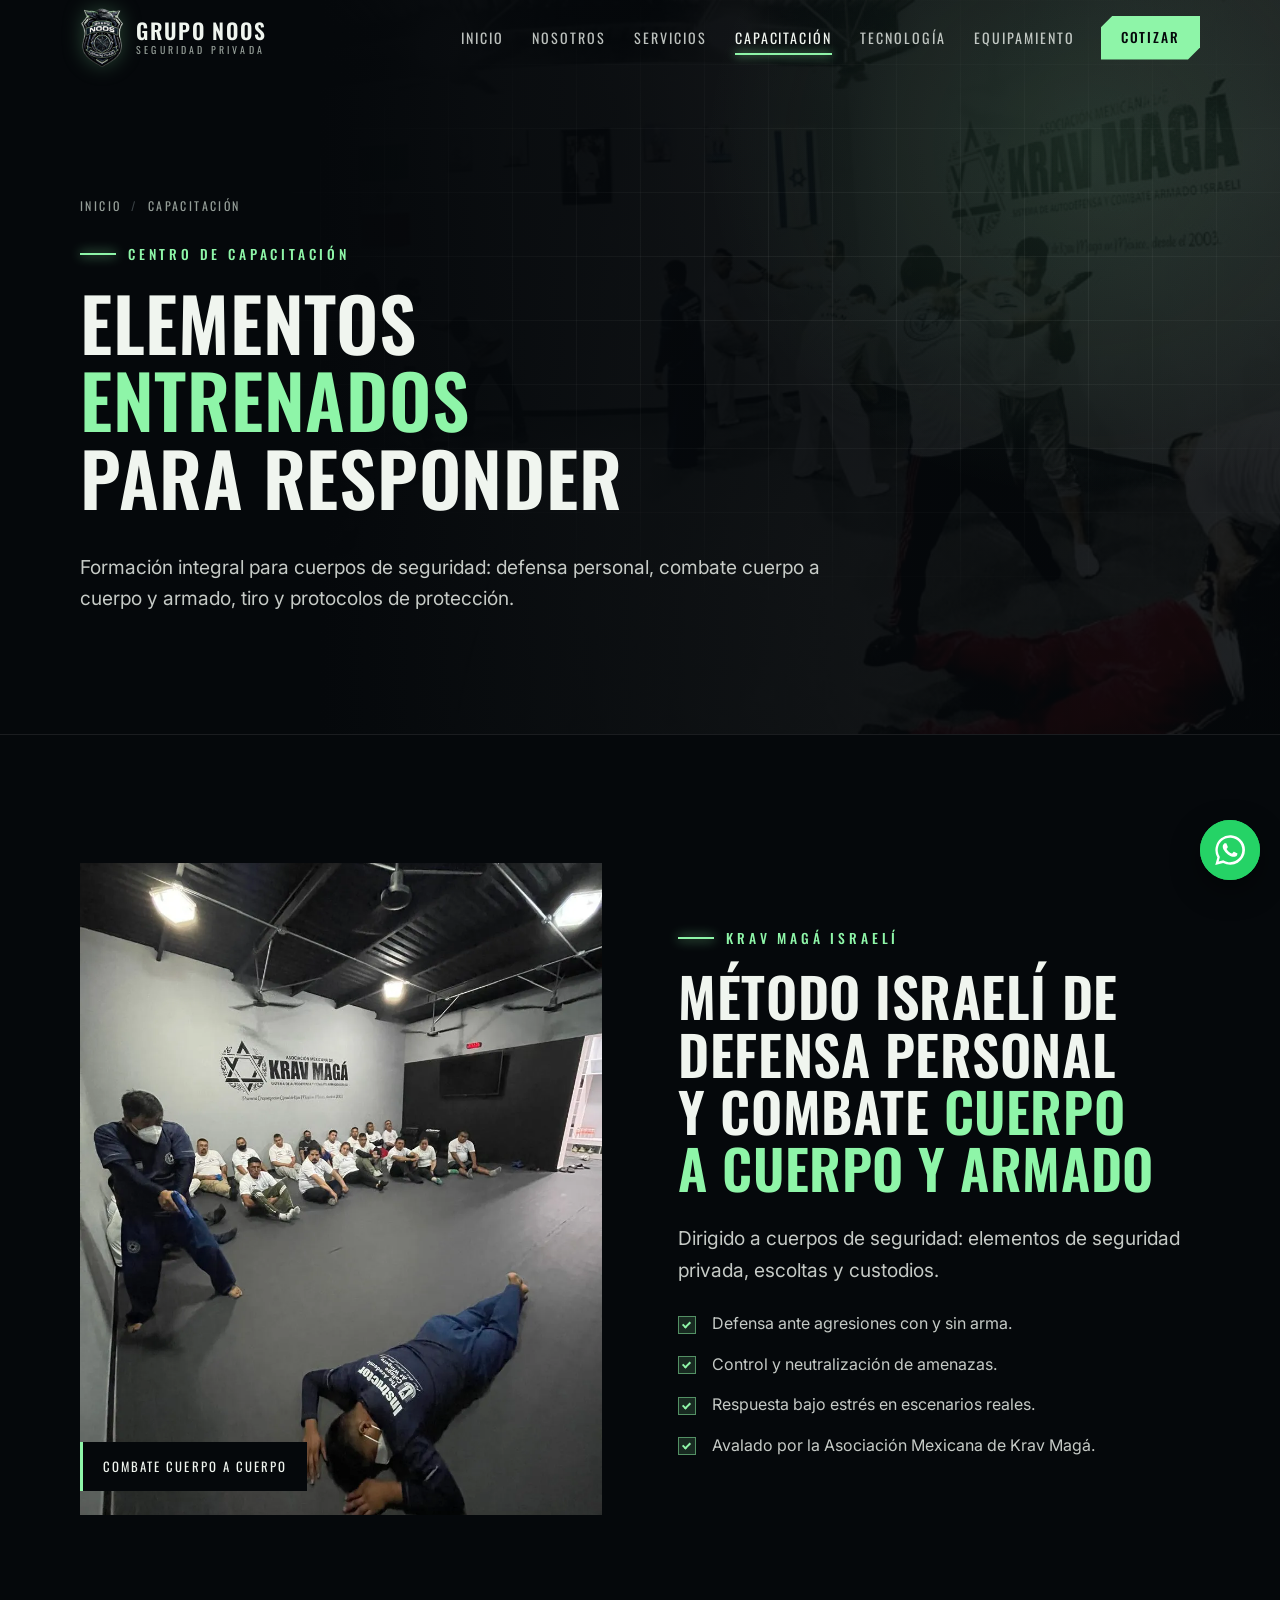
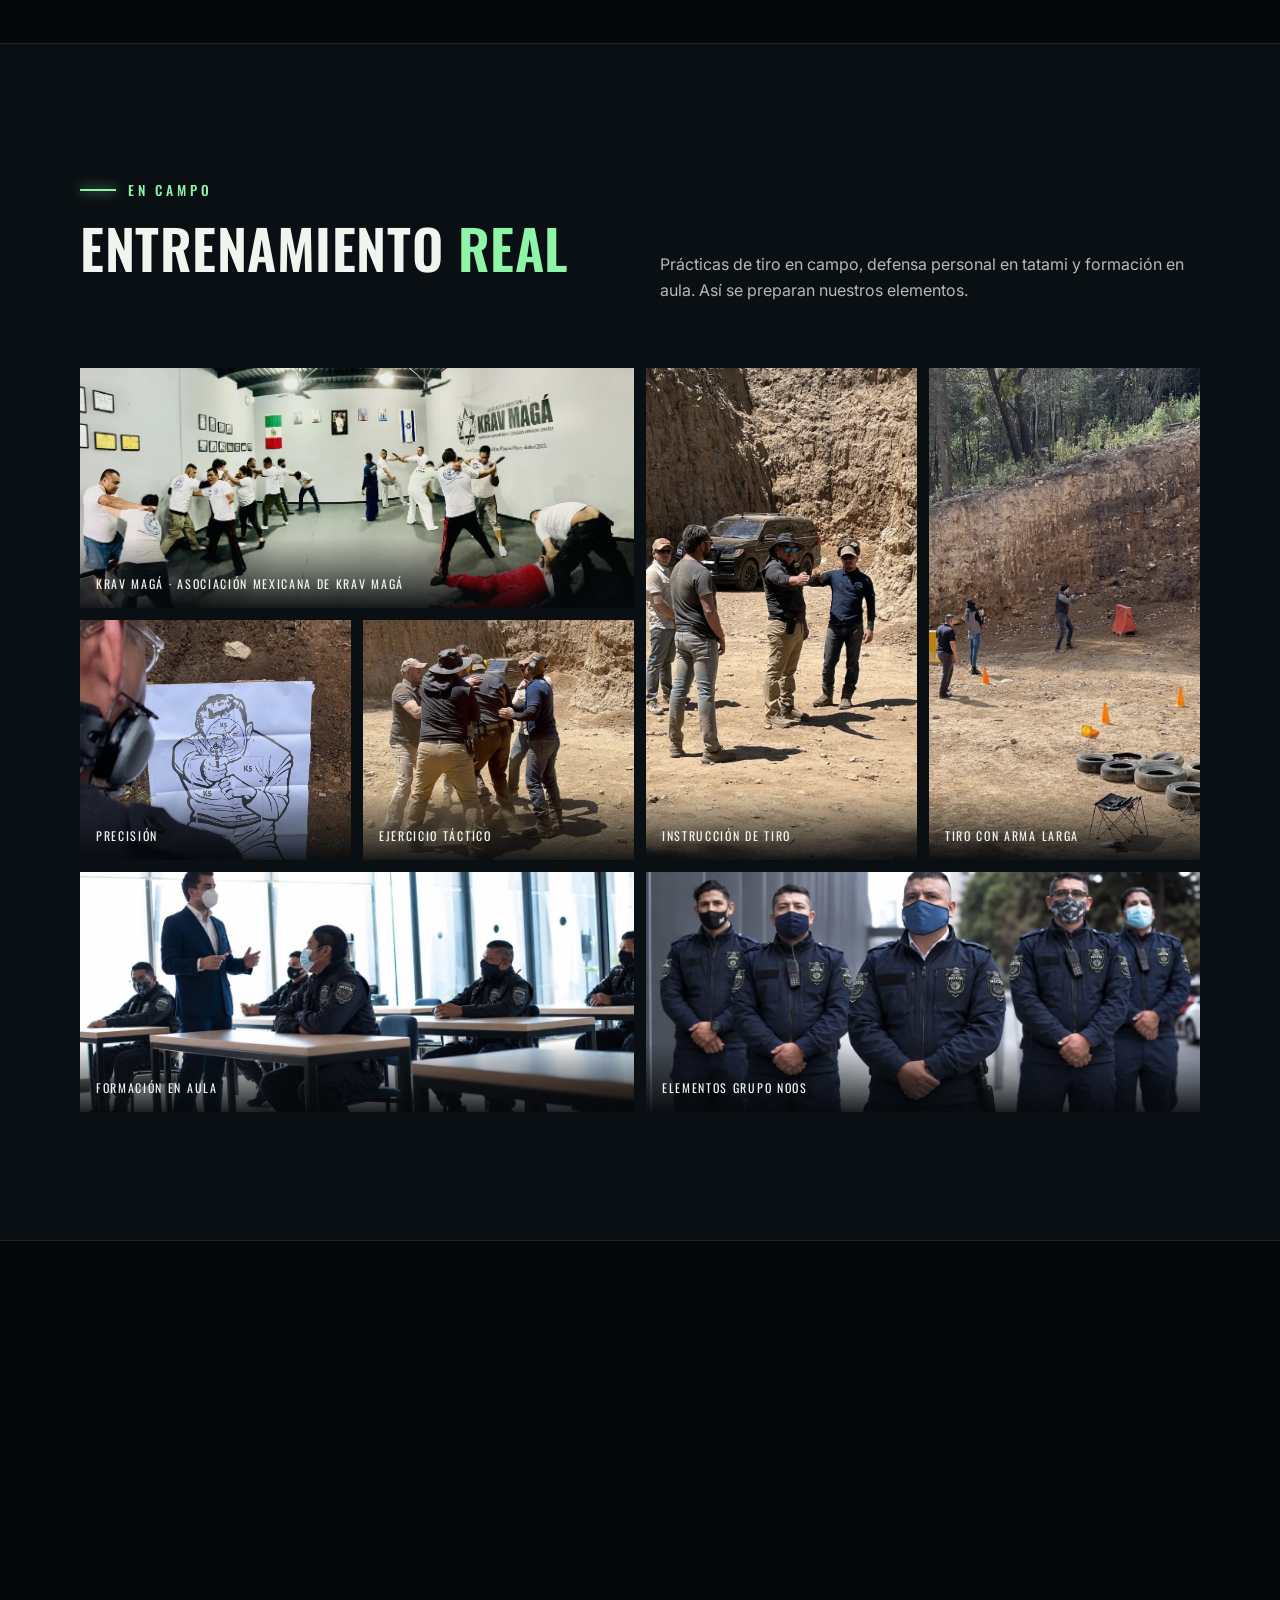
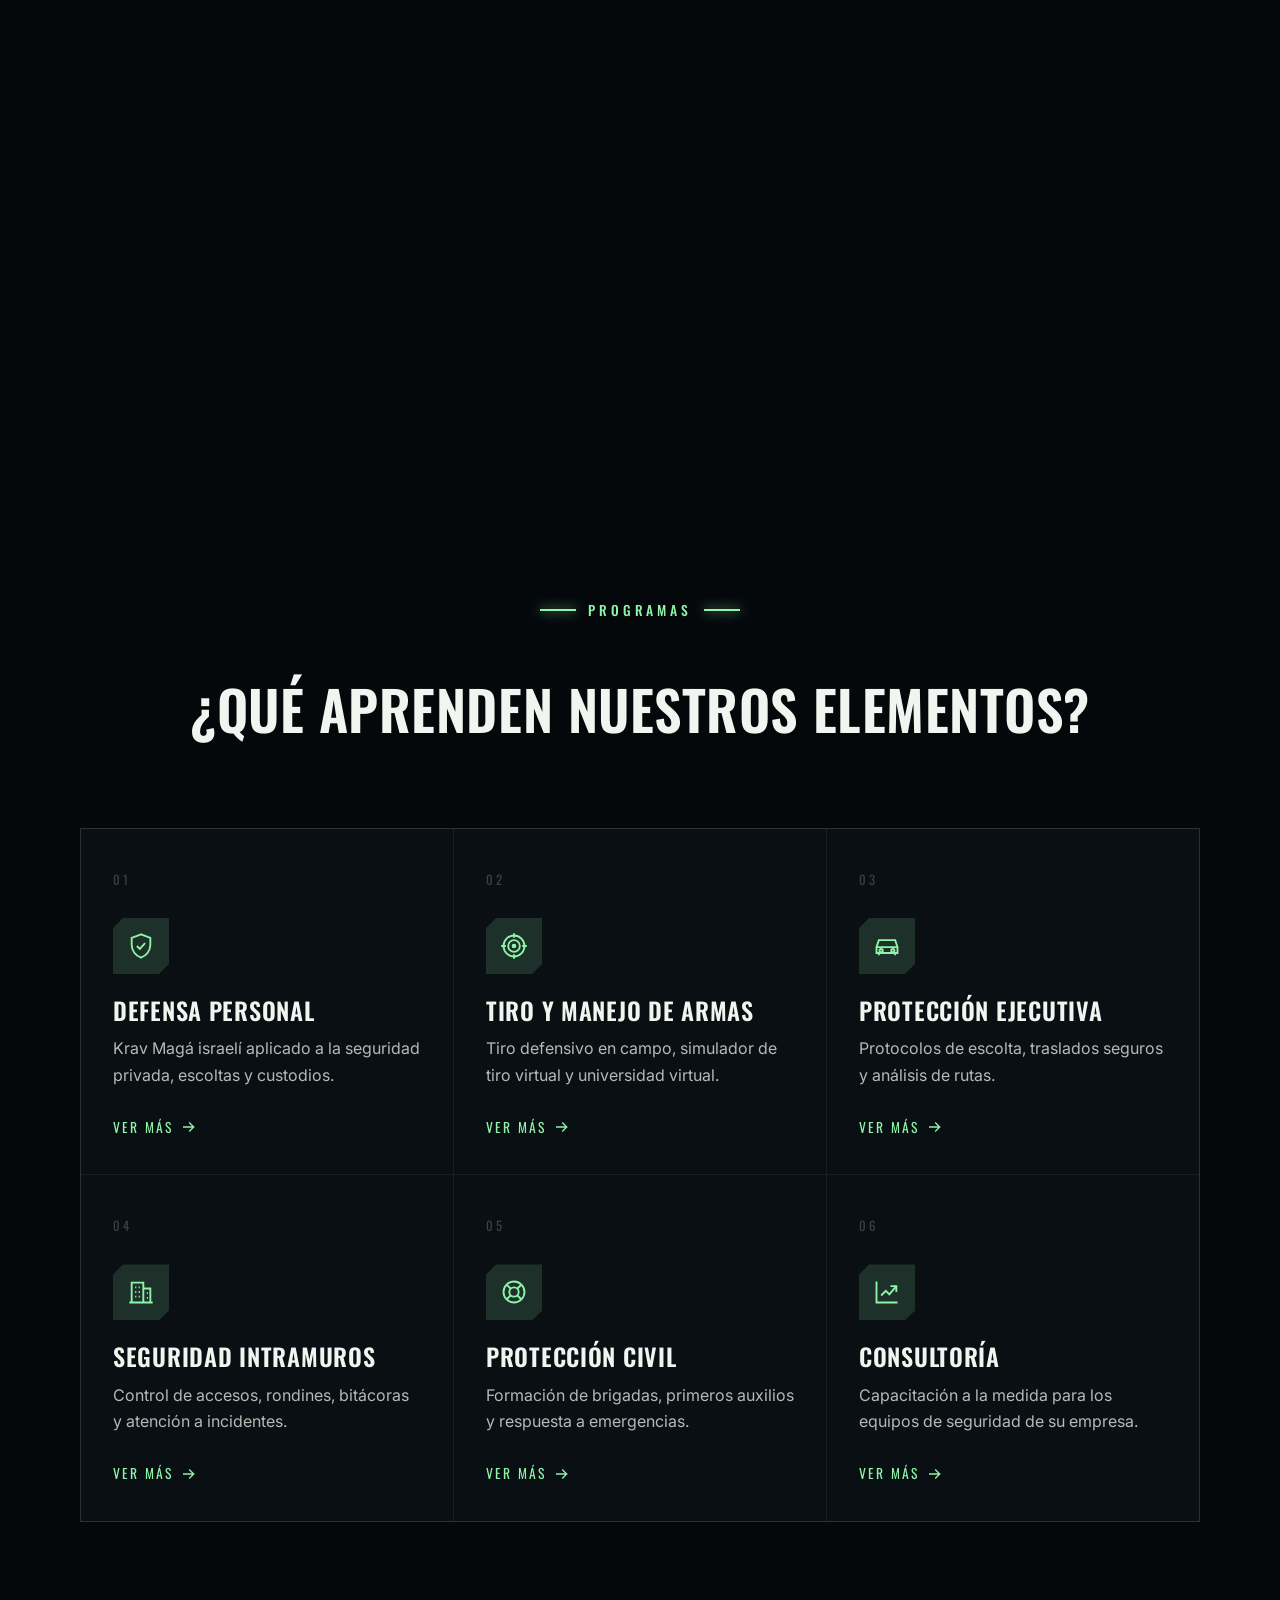
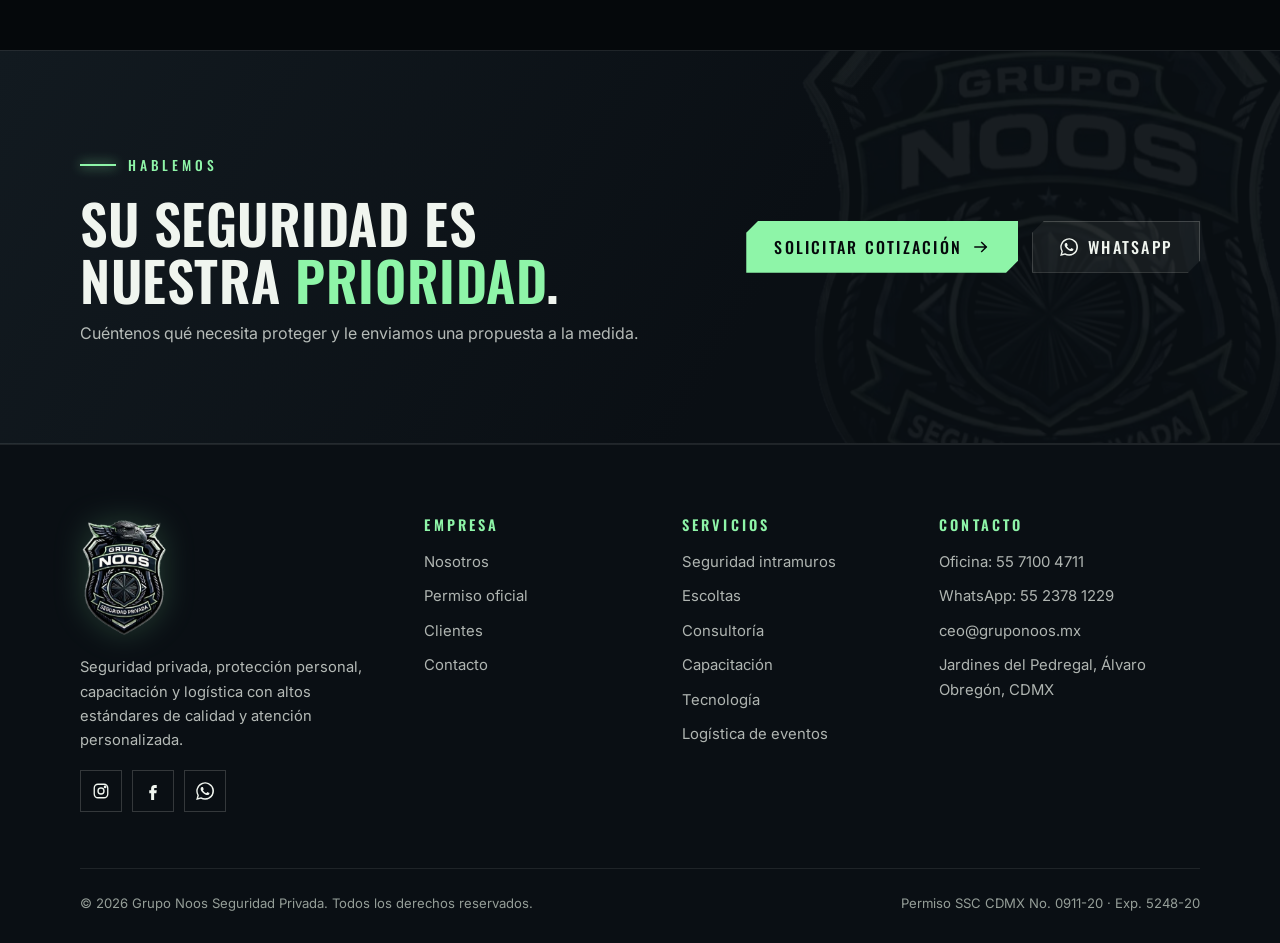
==== commit 806cc30d: "Quitar referencias a CROIXROM y usar la marca Grupo Noos Correos y redes sociales con el nombre de G" ====
--- a/capacitacion.html
+++ b/capacitacion.html
@@ -180,8 +180,8 @@
         <img src="assets/img/logo-grupo-noos.webp" alt="Grupo Noos Seguridad Privada" width="88" height="120" loading="lazy">
         <p>Seguridad privada, protección personal, capacitación y logística con altos estándares de calidad y atención personalizada.</p>
         <div class="socials">
-          <a href="https://www.instagram.com/croixrom/" target="_blank" rel="noopener" aria-label="Instagram"><svg viewBox="0 0 24 24" fill="none" stroke="currentColor" stroke-width="1.8"><rect x="3" y="3" width="18" height="18" rx="5"/><circle cx="12" cy="12" r="4"/><circle cx="17.5" cy="6.5" r="1" fill="currentColor"/></svg></a>
-          <a href="https://www.facebook.com/croixrom" target="_blank" rel="noopener" aria-label="Facebook"><svg viewBox="0 0 24 24" fill="currentColor"><path d="M14 8h3V4h-3c-2.8 0-4.5 1.8-4.5 4.6V11H7v4h2.5v9h4v-9h3l.5-4h-3.5V8.8c0-.5.3-.8.5-.8z"/></svg></a>
+          <a href="https://www.instagram.com/gruponoos/" target="_blank" rel="noopener" aria-label="Instagram"><svg viewBox="0 0 24 24" fill="none" stroke="currentColor" stroke-width="1.8"><rect x="3" y="3" width="18" height="18" rx="5"/><circle cx="12" cy="12" r="4"/><circle cx="17.5" cy="6.5" r="1" fill="currentColor"/></svg></a>
+          <a href="https://www.facebook.com/gruponoos" target="_blank" rel="noopener" aria-label="Facebook"><svg viewBox="0 0 24 24" fill="currentColor"><path d="M14 8h3V4h-3c-2.8 0-4.5 1.8-4.5 4.6V11H7v4h2.5v9h4v-9h3l.5-4h-3.5V8.8c0-.5.3-.8.5-.8z"/></svg></a>
           <a href="https://wa.me/525523781229" target="_blank" rel="noopener" aria-label="WhatsApp"><svg viewBox="0 0 24 24" fill="currentColor"><path d="M17.5 14.4c-.3-.1-1.7-.8-2-.9-.3-.1-.5-.1-.7.1-.2.3-.8.9-.9 1.1-.2.2-.3.2-.6.1-.3-.1-1.2-.5-2.3-1.4-.9-.8-1.4-1.7-1.6-2-.2-.3 0-.5.1-.6l.4-.5c.2-.2.2-.3.3-.5.1-.2 0-.4 0-.5l-.9-2.2c-.2-.6-.5-.5-.7-.5h-.6c-.2 0-.5.1-.8.4-.3.3-1 1-1 2.4s1 2.8 1.2 3c.1.2 2 3.1 4.9 4.3.7.3 1.2.5 1.7.6.7.2 1.3.2 1.8.1.6-.1 1.7-.7 1.9-1.4.2-.7.2-1.2.2-1.4-.1-.1-.3-.2-.6-.3zM12 21.8c-1.8 0-3.5-.5-5-1.4l-.4-.2-3.7 1 1-3.6-.2-.4A9.8 9.8 0 1 1 12 21.8zm8.4-18.2A11.8 11.8 0 0 0 1.9 17.9L.2 24l6.3-1.7A11.8 11.8 0 0 0 24 12c0-3.2-1.2-6.1-3.6-8.4z"/></svg></a>
         </div>
       </div>
@@ -210,7 +210,7 @@
         <ul>
           <li><a href="tel:+525571004711">Oficina: 55 7100 4711</a></li>
           <li><a href="https://wa.me/525523781229" target="_blank" rel="noopener">WhatsApp: 55 2378 1229</a></li>
-          <li><a href="mailto:ceo@croixrom.mx">ceo@croixrom.mx</a></li>
+          <li><a href="mailto:ceo@gruponoos.mx">ceo@gruponoos.mx</a></li>
           <li>Jardines del Pedregal, Álvaro Obregón, CDMX</li>
         </ul>
       </div>
--- a/assets/css/styles.css
+++ b/assets/css/styles.css
@@ -376,21 +376,8 @@
 }
 .quote cite { display: block; margin-top: 24px; font-style: normal; font-family: var(--font-display); text-transform: uppercase; letter-spacing: 0.24em; font-size: 0.85rem; color: var(--silver); }
 
-/* ---------- Clientes (marquee) ---------- */
-.marquee { overflow: hidden; mask-image: linear-gradient(90deg, transparent, #000 10%, #000 90%, transparent); -webkit-mask-image: linear-gradient(90deg, transparent, #000 10%, #000 90%, transparent); }
-.marquee-track { display: flex; gap: 16px; width: max-content; animation: marquee 40s linear infinite; }
-.marquee:hover .marquee-track { animation-play-state: paused; }
-.client {
-  flex: none; min-width: 240px; padding: 26px 28px; border: 1px solid var(--line); background: var(--ink);
-}
-.client strong { display: block; font-family: var(--font-display); font-weight: 600; font-size: 1.5rem; letter-spacing: 0.06em; text-transform: uppercase; }
-.client span { display: block; font-size: 0.8rem; color: var(--silver); margin-top: 4px; }
-@keyframes marquee { to { transform: translateX(calc(-50% - 8px)); } }
-
-.client-grid { display: grid; grid-template-columns: repeat(4, 1fr); gap: 1px; background: var(--line); border: 1px solid var(--line); }
-.client-grid .client { border: 0; min-width: 0; }
-@media (max-width: 900px) { .client-grid { grid-template-columns: 1fr 1fr; } }
-@media (max-width: 480px) { .client-grid { grid-template-columns: 1fr; } }
+/* ---------- Animación de carrusel ---------- */
+@keyframes marquee { to { transform: translateX(calc(-50% - 7px)); } }
 
 /* ---------- Permiso / credencial ---------- */
 .credential {
@@ -581,3 +568,81 @@
 .uniform img { width: 100%; height: 100%; max-height: 560px; object-fit: contain; }
 .uniform figcaption { position: absolute; top: 14px; left: 14px; background: var(--black); color: var(--bone); padding: 6px 12px; font-family: var(--font-display); text-transform: uppercase; letter-spacing: 0.16em; font-size: 0.72rem; border-left: 3px solid var(--green); }
 @media (max-width: 860px) { .uniform { grid-template-columns: 1fr 1fr; } .u-wide { grid-column: span 2; } }
+
+/* ---------- Logos de clientes ---------- */
+.logo-tile {
+  position: relative; isolation: isolate; overflow: hidden;
+  height: 132px; display: grid; place-items: center;
+  background: linear-gradient(150deg, var(--graphite-2), var(--ink) 70%);
+  border: 1px solid var(--line);
+  transition: border-color .4s, box-shadow .4s;
+}
+/* panel claro que sube al pasar el cursor */
+.logo-tile::before {
+  content: ""; position: absolute; inset: 0; z-index: -1;
+  background: radial-gradient(120% 90% at 50% 100%, #ffffff, var(--bone) 60%, #dfe7dd);
+  transform: translateY(101%); transition: transform .55s var(--ease);
+}
+/* esquinas tipo mira */
+.logo-tile::after {
+  content: ""; position: absolute; inset: 8px; pointer-events: none; opacity: .55; transition: opacity .4s, inset .4s var(--ease);
+  background:
+    linear-gradient(var(--green), var(--green)) top left / 12px 1px no-repeat,
+    linear-gradient(var(--green), var(--green)) top left / 1px 12px no-repeat,
+    linear-gradient(var(--green), var(--green)) top right / 12px 1px no-repeat,
+    linear-gradient(var(--green), var(--green)) top right / 1px 12px no-repeat,
+    linear-gradient(var(--green), var(--green)) bottom left / 12px 1px no-repeat,
+    linear-gradient(var(--green), var(--green)) bottom left / 1px 12px no-repeat,
+    linear-gradient(var(--green), var(--green)) bottom right / 12px 1px no-repeat,
+    linear-gradient(var(--green), var(--green)) bottom right / 1px 12px no-repeat;
+}
+.logo-tile img {
+  grid-area: 1 / 1; max-width: 68%; max-height: var(--logo-h, 64px); width: auto; height: auto; object-fit: contain;
+  transition: opacity .45s, transform .55s var(--ease), filter .45s;
+}
+.logo-tile .mono { opacity: .6; }
+.logo-tile .color { opacity: 0; transform: scale(.9) translateY(8px); }
+.logo-tile:hover { border-color: rgba(142,245,168,.6); box-shadow: 0 0 0 1px rgba(142,245,168,.35), 0 18px 40px -12px rgba(142,245,168,.35); }
+.logo-tile:hover::before { transform: none; }
+.logo-tile:hover::after { opacity: 1; inset: 5px; }
+.logo-tile:hover .mono { opacity: 0; transform: scale(1.06); }
+.logo-tile:hover .color { opacity: 1; transform: none; }
+
+/* Muro en movimiento (inicio) */
+.logo-wall { display: grid; gap: 14px; }
+.logo-marquee { overflow: hidden; mask-image: linear-gradient(90deg, transparent, #000 8%, #000 92%, transparent); -webkit-mask-image: linear-gradient(90deg, transparent, #000 8%, #000 92%, transparent); }
+.logo-track { display: flex; gap: 14px; width: max-content; animation: marquee 46s linear infinite; }
+.logo-marquee.rev .logo-track { animation-direction: reverse; animation-duration: 54s; }
+.logo-wall:hover .logo-track { animation-play-state: paused; }
+.logo-track .logo-tile { width: 250px; flex: none; }
+.sector-strip {
+  display: flex; flex-wrap: wrap; align-items: center; gap: 12px 36px; margin-top: 36px; padding-top: 28px; border-top: 1px solid var(--line);
+  font-family: var(--font-display); text-transform: uppercase; letter-spacing: .16em; font-size: .82rem; color: var(--silver);
+}
+.sector-strip strong { color: var(--green); font-size: 1.5rem; font-weight: 600; margin-right: 8px; vertical-align: -2px; text-shadow: 0 0 18px rgba(142,245,168,.35); }
+.sector-strip .link-arrow { margin-left: auto; }
+@media (max-width: 640px) {
+  .logo-track .logo-tile { width: 190px; height: 104px; --logo-h: 52px; }
+  .sector-strip { gap: 10px 22px; font-size: .74rem; }
+  .sector-strip .link-arrow { margin-left: 0; }
+}
+
+/* Tarjetas de cliente (nosotros) */
+.client-cards { display: grid; grid-template-columns: repeat(4, 1fr); gap: 18px; }
+.client-card { margin: 0; }
+.client-card .logo-tile { height: 168px; --logo-h: 84px; }
+.client-card figcaption { padding: 16px 2px 0; }
+.client-card .sector { display: inline-block; font-family: var(--font-display); text-transform: uppercase; letter-spacing: .18em; font-size: .68rem; color: var(--green); margin-bottom: 6px; }
+.client-card strong { display: block; font-family: var(--font-display); text-transform: uppercase; letter-spacing: .06em; font-size: 1.1rem; font-weight: 500; }
+.client-card small { display: block; color: var(--silver); font-size: .85rem; line-height: 1.45; margin-top: 2px; }
+.client-card:hover .logo-tile { border-color: rgba(142,245,168,.6); box-shadow: 0 0 0 1px rgba(142,245,168,.35), 0 18px 40px -12px rgba(142,245,168,.35); }
+.client-card:hover .logo-tile::before { transform: none; }
+.client-card:hover .logo-tile::after { opacity: 1; inset: 5px; }
+.client-card:hover .logo-tile .mono { opacity: 0; transform: scale(1.06); }
+.client-card:hover .logo-tile .color { opacity: 1; transform: none; }
+@media (max-width: 980px) { .client-cards { grid-template-columns: repeat(2, 1fr); } }
+@media (max-width: 420px) { .client-cards { gap: 12px; } .client-card .logo-tile { height: 120px; --logo-h: 58px; } .client-card strong { font-size: .95rem; } }
+/* En pantallas táctiles (sin hover) se muestran a color sobre panel claro al tocar */
+@media (hover: none) {
+  .client-card .logo-tile .mono { opacity: .8; }
+}
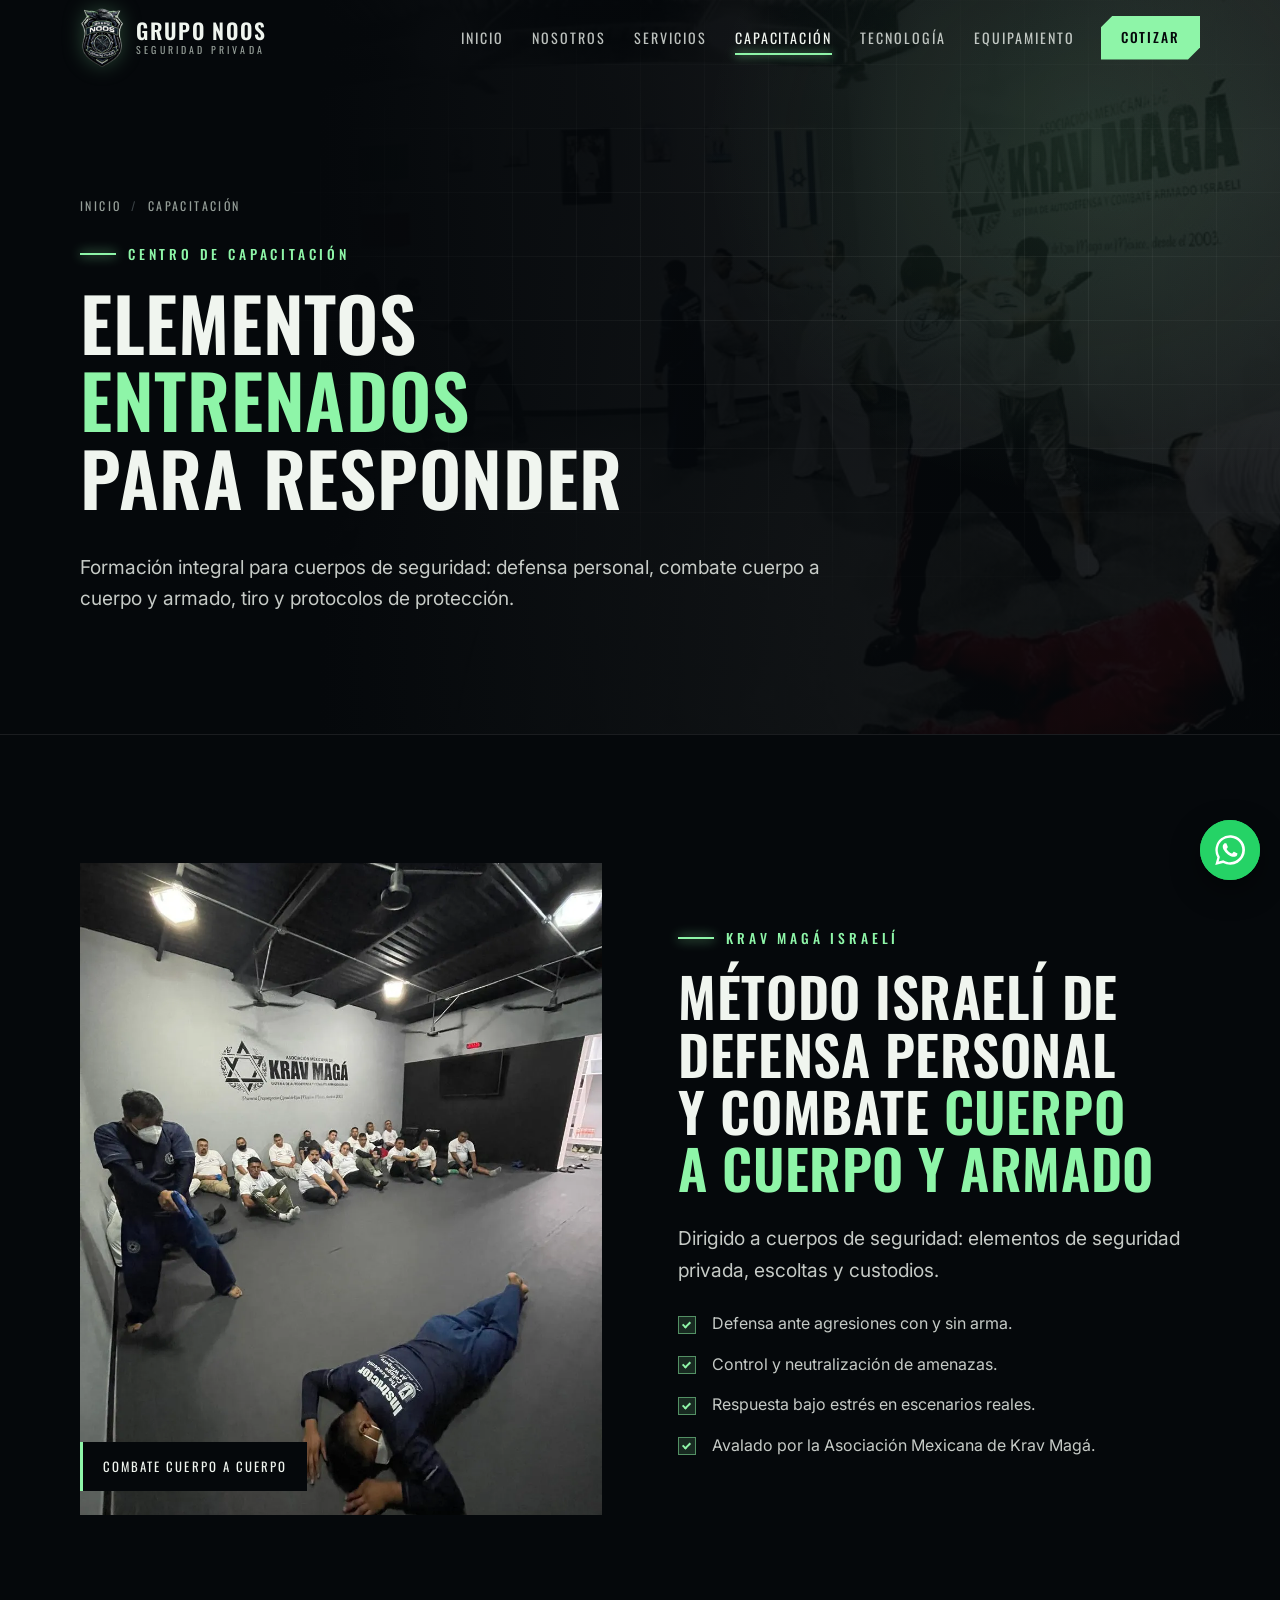
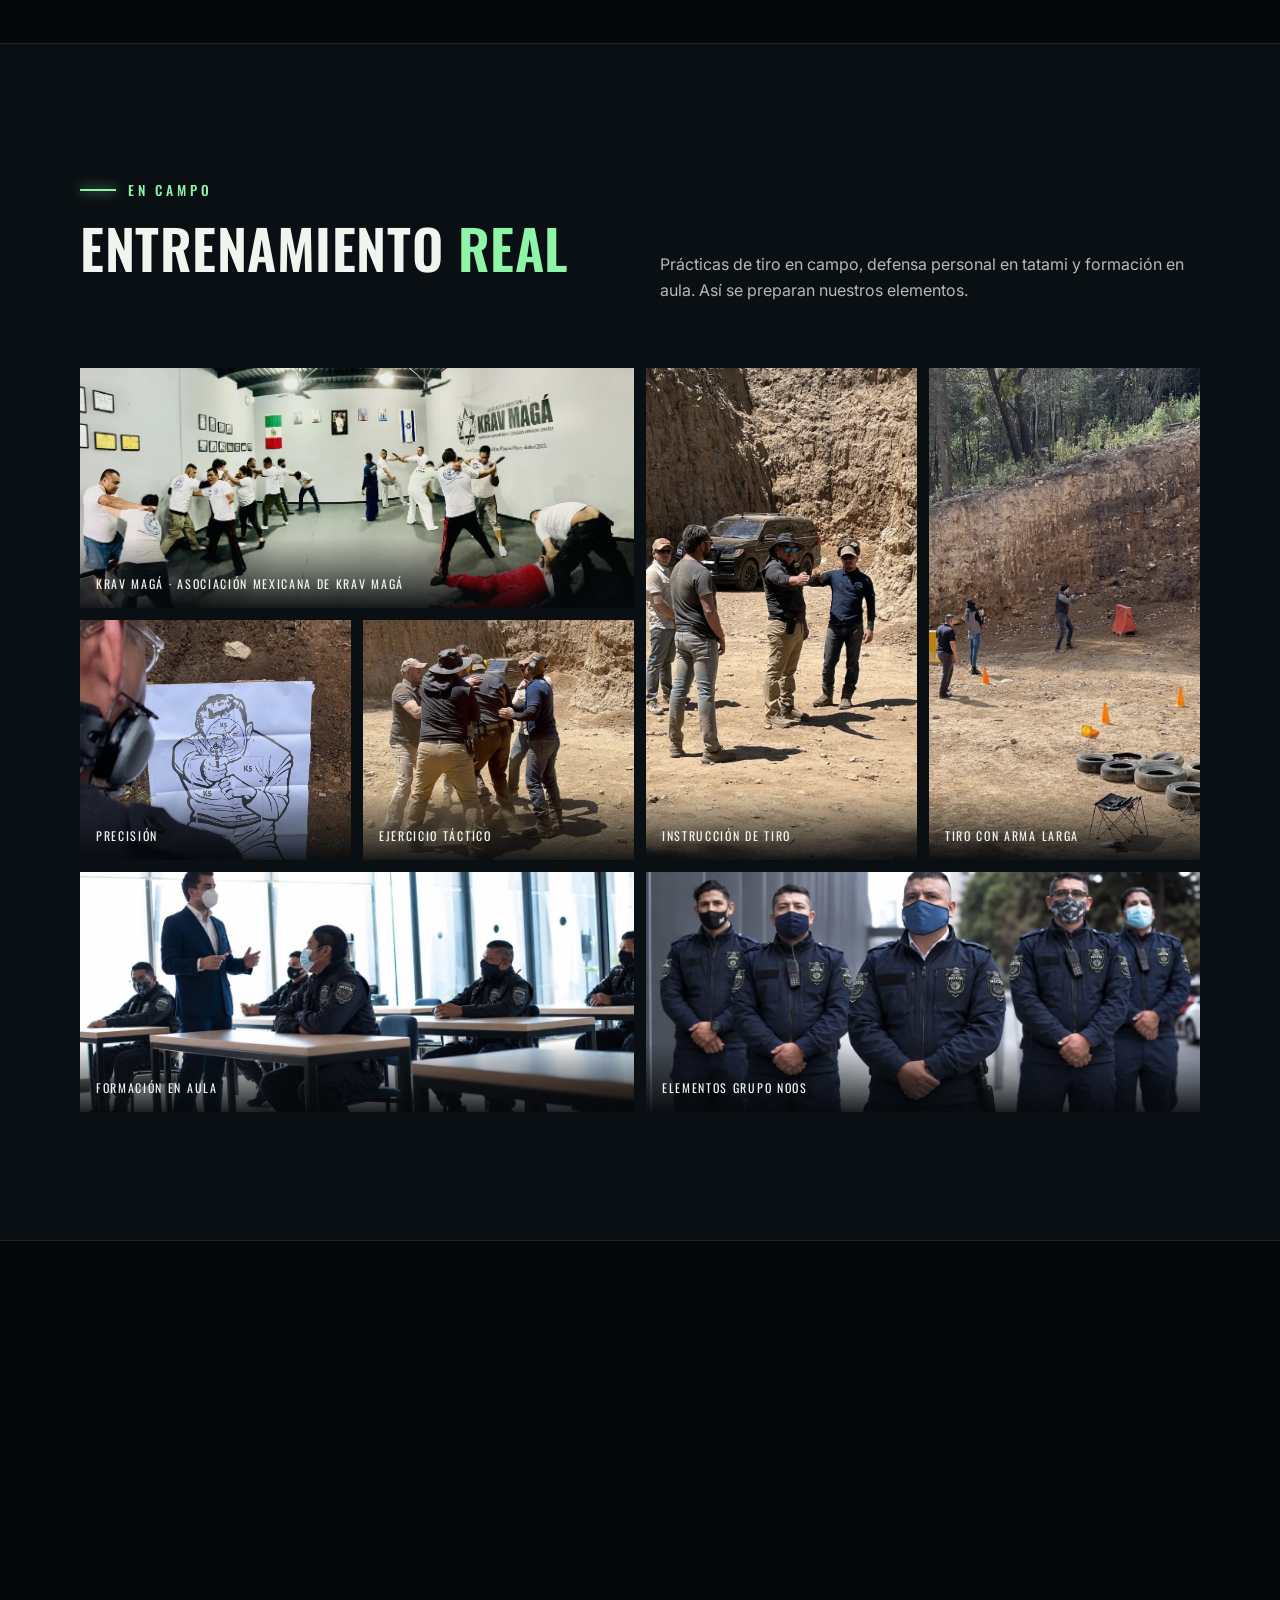
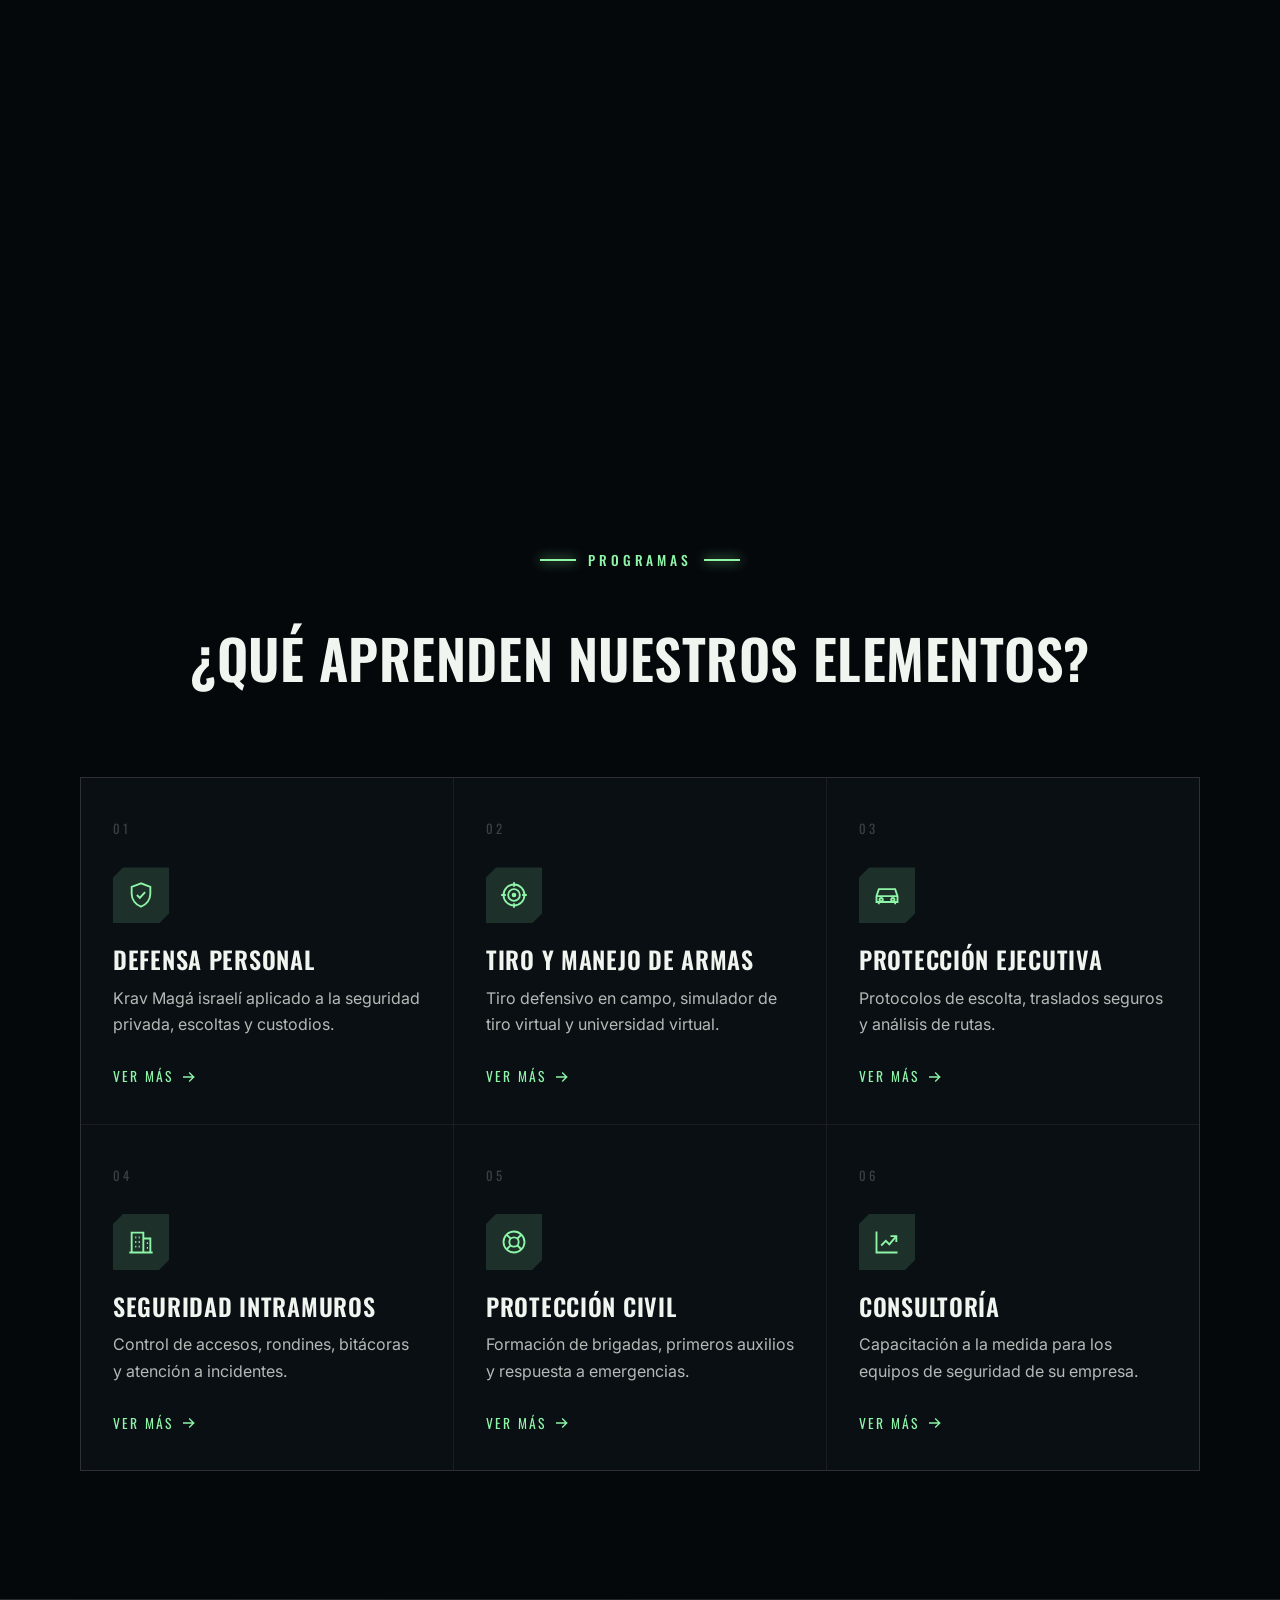
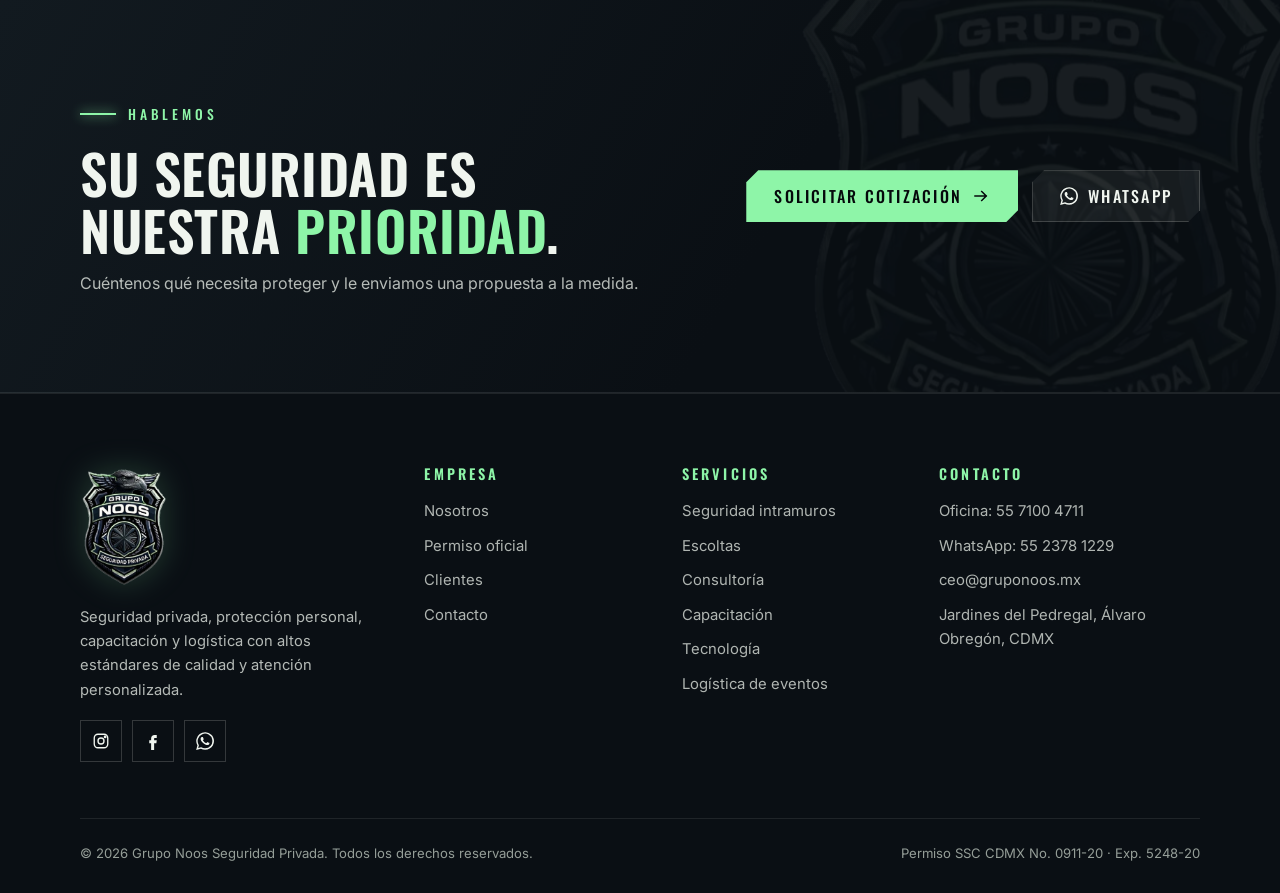
==== commit 9c38d5e2: "Quitar a Viktor Nesharim del sitio Se elimina su tarjeta en Capacitación (la sustituye la Asociación" ====
--- a/capacitacion.html
+++ b/capacitacion.html
@@ -91,12 +91,12 @@
 <section class="section">
   <div class="wrap">
     <div class="section-head">
-      <div class="reveal"><span class="eyebrow">Instructores</span><h2>Formados por los mejores</h2></div>
-      <p class="reveal" data-delay="1">Nuestros programas los imparten instructores con trayectoria internacional y aliados especializados.</p>
+      <div class="reveal"><span class="eyebrow">Aliados</span><h2>Formados por los mejores</h2></div>
+      <p class="reveal" data-delay="1">Nuestros programas los imparten aliados especializados en defensa personal, tiro y capacitación integral.</p>
     </div>
     <div class="people">
-      <div class="person reveal"><span class="role">Master Instructor · 4° Darga</span><h3>Viktor Nesharim <small style="display:block;font-size:.6em;color:var(--silver);margin-top:6px">Víctor Aguilar</small></h3>
-        <ul><li>26 años de experiencia en Krav Magá israelí.</li><li>Alumno directo del Gran Maestro Avi Abeceedon.</li><li>Egresado de The Academic College at Wingate, Israel.</li></ul></div>
+      <div class="person reveal"><span class="role">Defensa personal</span><h3>Asociación Mexicana de Krav Magá</h3>
+        <ul><li>Método israelí de defensa personal y combate cuerpo a cuerpo y armado.</li><li>Entrenamiento para elementos de seguridad privada, escoltas y custodios.</li></ul></div>
       <div class="person reveal" data-delay="1"><span class="role">Tiro defensivo</span><h3>Professional Shooter</h3>
         <ul><li>Prácticas de tiro en campo.</li><li>Manejo seguro de armas.</li><li>Simulador de tiro virtual.</li></ul></div>
       <div class="person reveal" data-delay="2"><span class="role">Aliado estratégico</span><h3>Yonhathan Achury</h3>
--- a/assets/css/styles.css
+++ b/assets/css/styles.css
@@ -105,15 +105,21 @@
 .site-header {
   position: fixed; inset: 0 0 auto 0; z-index: 50;
   height: var(--header-h);
-  transition: background .3s, border-color .3s, backdrop-filter .3s;
+  transition: background .3s, border-color .3s;
   border-bottom: 1px solid transparent;
-}
-.site-header.is-scrolled, .site-header.is-solid {
+  isolation: isolate;
+}
+/* El fondo con desenfoque va en una capa aparte: si el backdrop-filter estuviera en el header,
+   el menú móvil (position: fixed) quedaría atrapado dentro de él y no se vería al hacer scroll. */
+.site-header::before {
+  content: ""; position: absolute; inset: 0; z-index: -1;
   background: rgba(5, 8, 11, 0.88);
   backdrop-filter: blur(14px);
   -webkit-backdrop-filter: blur(14px);
-  border-color: var(--line);
-}
+  opacity: 0; transition: opacity .3s;
+}
+.site-header.is-scrolled, .site-header.is-solid { border-color: var(--line); }
+.site-header.is-scrolled::before, .site-header.is-solid::before { opacity: 1; }
 .site-header .wrap { height: 100%; display: flex; align-items: center; justify-content: space-between; gap: 24px; }
 .brand { display: flex; align-items: center; gap: 12px; flex: none; }
 .brand img { width: 44px; height: auto; filter: drop-shadow(0 0 10px rgba(142,245,168,0.25)); }
@@ -159,7 +165,7 @@
   .nav {
     position: fixed; inset: var(--header-h) 0 0 0;
     flex-direction: column; align-items: stretch; gap: 0;
-    background: rgba(5,8,11,0.98);
+    background: var(--black);
     padding: 24px var(--gutter) 40px;
     transform: translateX(100%); transition: transform .4s var(--ease);
     overflow-y: auto;
@@ -169,7 +175,8 @@
   .nav a::after { left: 0; right: auto; width: 40px; bottom: -1px; }
   .nav .btn { margin: 28px 0 0; min-height: 56px; font-size: 1rem; border-bottom: 0; }
   .nav-open { overflow: hidden; }
-  .nav-open .site-header { background: rgba(5,8,11,0.98); }
+  .nav-open .site-header { background: var(--black); }
+  .nav-open .wa-float { opacity: 0; pointer-events: none; }
 }
 
 /* ---------- Hero (inicio) ---------- */
@@ -646,3 +653,11 @@
 @media (hover: none) {
   .client-card .logo-tile .mono { opacity: .8; }
 }
+
+/* Tarjeta de llamada a la acción al final de clientes */
+.client-cta { display: block; }
+.client-cta > .sector { margin-top: 16px; }
+.client-cta .logo-tile { border-style: dashed; border-color: rgba(142,245,168,.35); }
+.client-cta .logo-tile img { filter: drop-shadow(0 0 18px rgba(142,245,168,.3)); }
+.client-cta .logo-tile .mono { opacity: .85; }
+.client-cta .link-arrow { display: inline-flex; margin-top: 8px; }
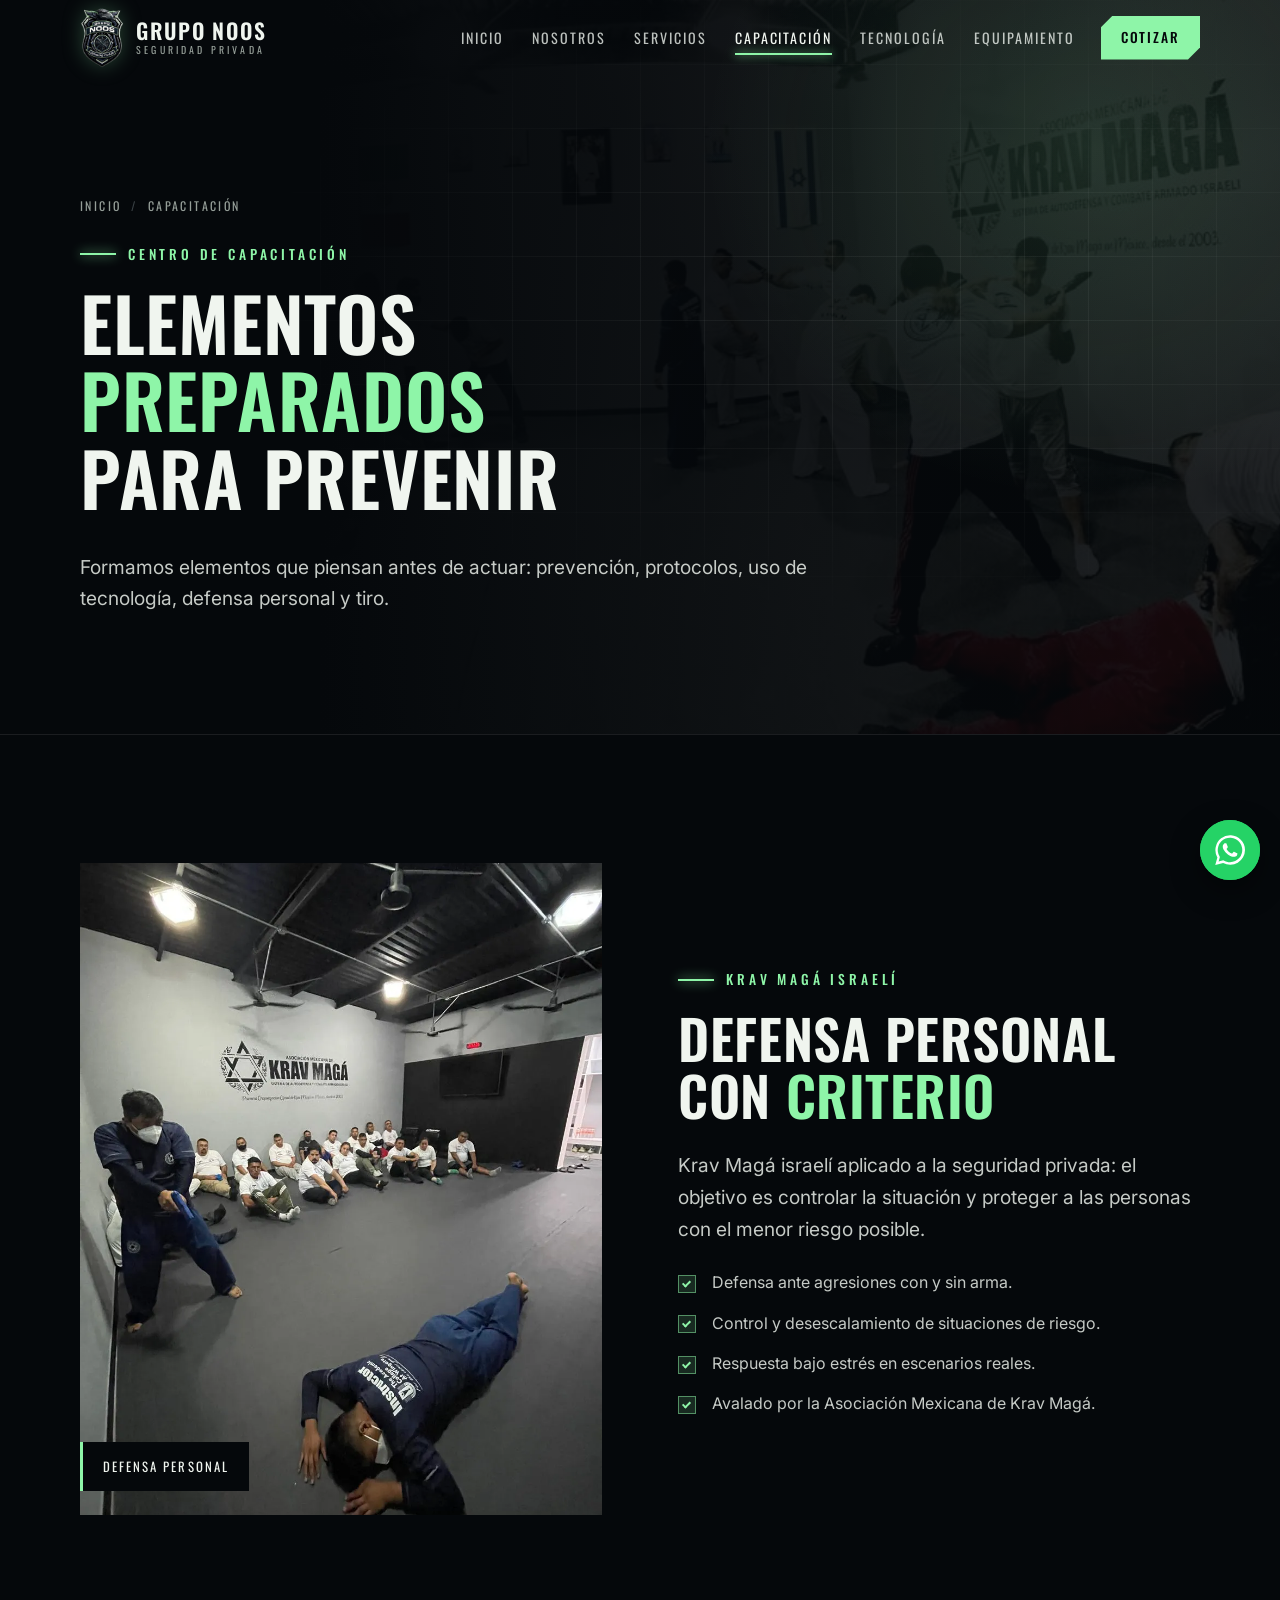
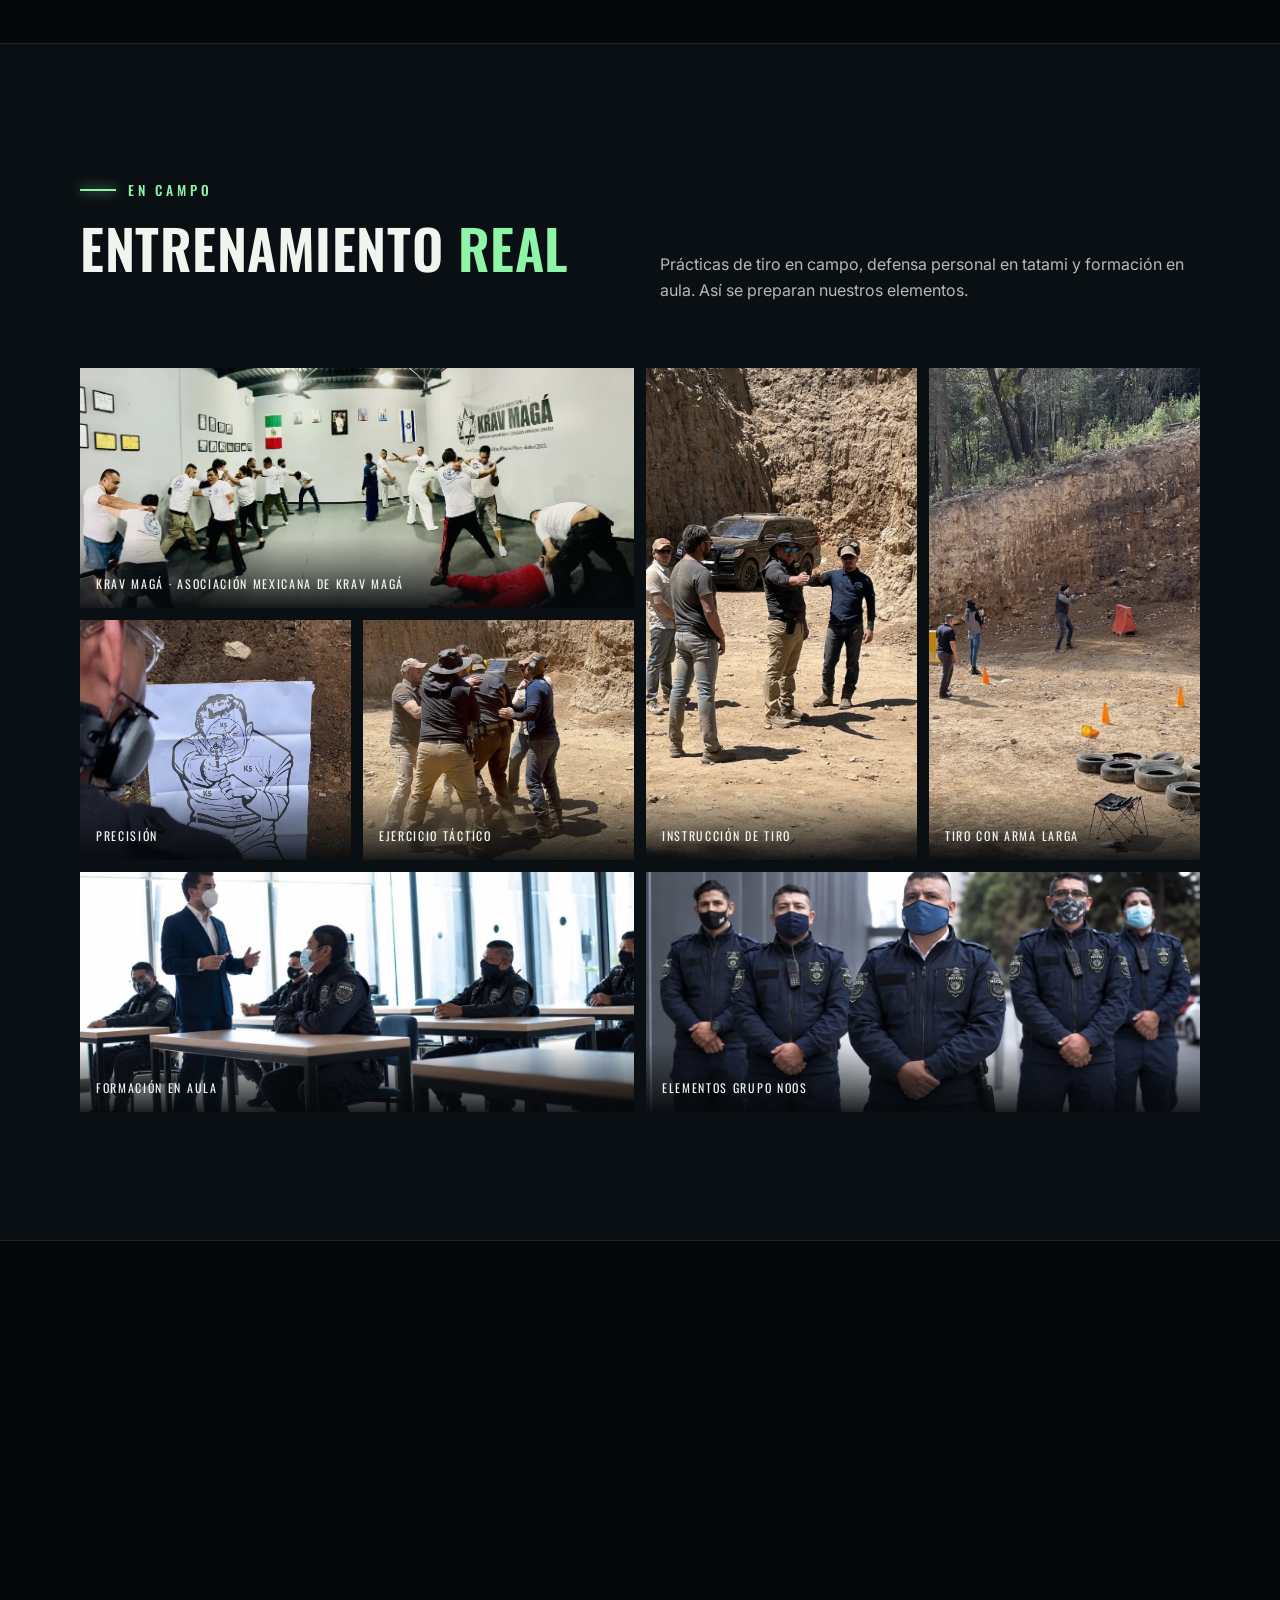
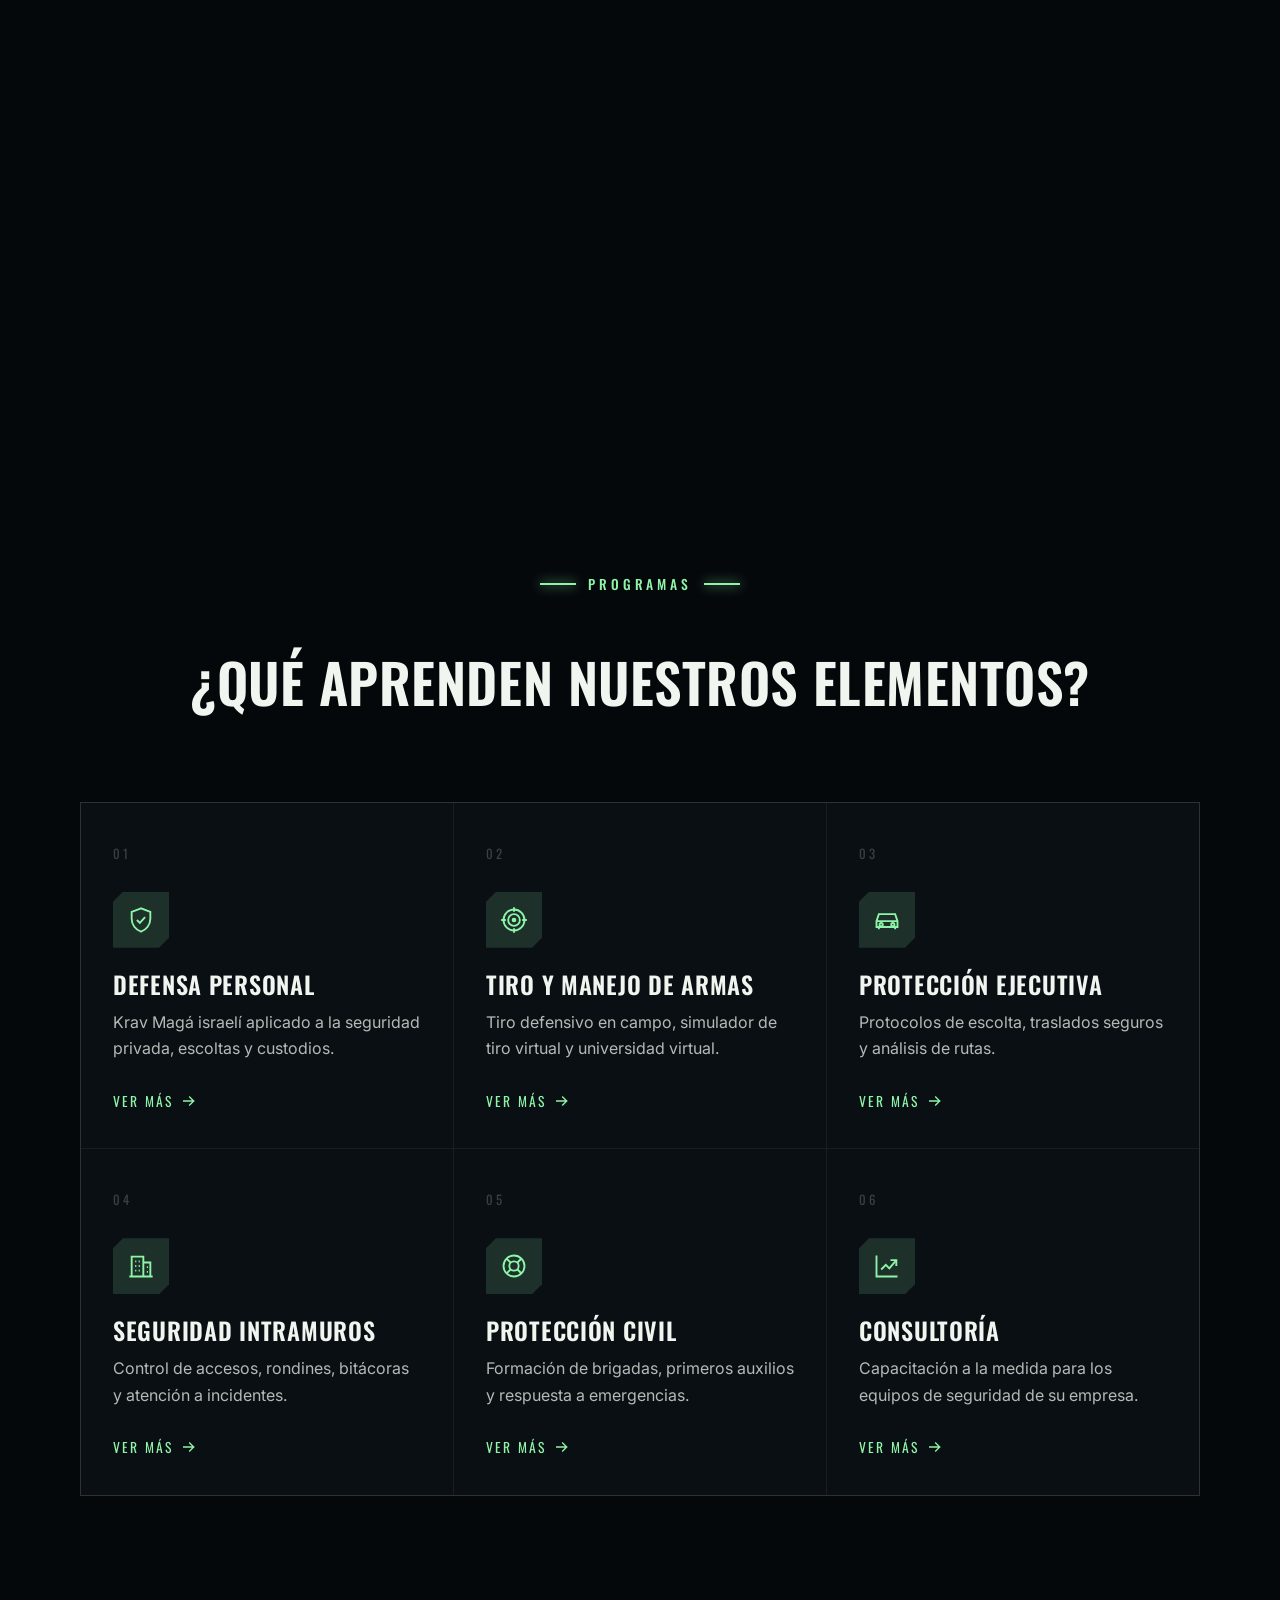
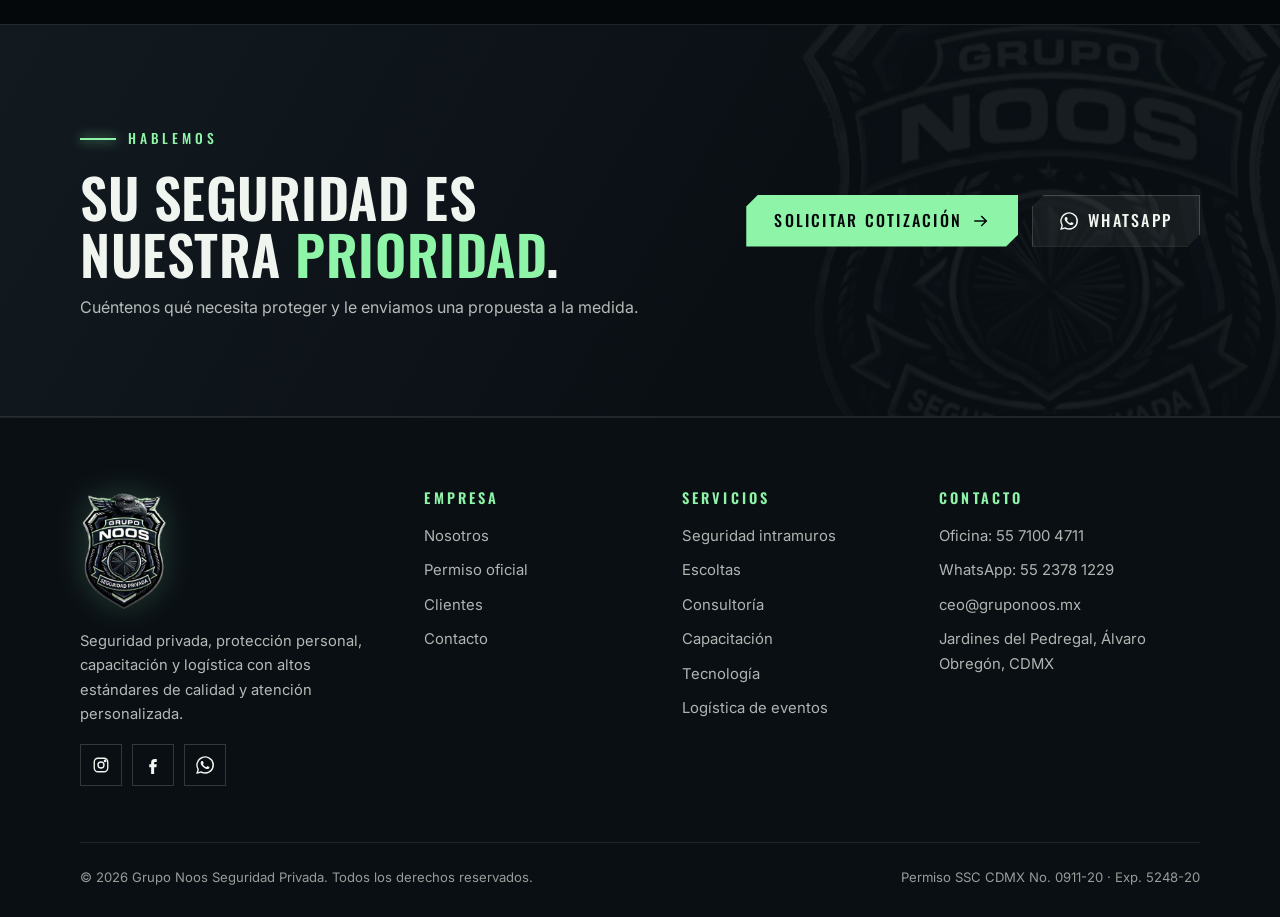
==== commit cea7578e: "Reenfocar el sitio como servicio inteligente de seguridad Siguiendo la retroalimentación del jefe de" ====
--- a/capacitacion.html
+++ b/capacitacion.html
@@ -4,11 +4,11 @@
 <meta charset="utf-8">
 <meta name="viewport" content="width=device-width, initial-scale=1">
 <title>Centro de Capacitación | Grupo Noos</title>
-<meta name="description" content="Centro de capacitación táctica: Krav Magá israelí, combate cuerpo a cuerpo y armado, tiro y formación integral para elementos de seguridad y escoltas.">
+<meta name="description" content="Centro de capacitación de Grupo Noos: prevención, protocolos, uso de tecnología, defensa personal (Krav Magá) y tiro para elementos de seguridad y escoltas.">
 <meta name="theme-color" content="#05080b">
 <meta property="og:type" content="website">
 <meta property="og:title" content="Centro de Capacitación | Grupo Noos">
-<meta property="og:description" content="Centro de capacitación táctica: Krav Magá israelí, combate cuerpo a cuerpo y armado, tiro y formación integral para elementos de seguridad y escoltas.">
+<meta property="og:description" content="Centro de capacitación de Grupo Noos: prevención, protocolos, uso de tecnología, defensa personal (Krav Magá) y tiro para elementos de seguridad y escoltas.">
 <meta property="og:image" content="assets/img/logo-grupo-noos.png">
 <meta property="og:locale" content="es_MX">
 <link rel="icon" type="image/png" sizes="32x32" href="assets/img/icon-32.png">
@@ -45,8 +45,8 @@
   <div class="wrap">
     <div class="crumbs"><a href="index.html">Inicio</a><span>/</span>Capacitación</div>
     <span class="eyebrow">Centro de capacitación</span>
-    <h1>Elementos <span class="hl">entrenados</span> para responder</h1>
-    <p class="lead">Formación integral para cuerpos de seguridad: defensa personal, combate cuerpo a cuerpo y armado, tiro y protocolos de protección.</p>
+    <h1>Elementos <span class="hl">preparados</span> para prevenir</h1>
+    <p class="lead">Formamos elementos que piensan antes de actuar: prevención, protocolos, uso de tecnología, defensa personal y tiro.</p>
   </div>
 </section>
 
@@ -54,15 +54,15 @@
   <div class="wrap split">
     <div class="split-media reveal">
       <img class="frame" src="assets/img/krav-clase.webp" alt="Instructor de Krav Magá demostrando defensa con arma ante un grupo de elementos" loading="lazy" style="aspect-ratio:4/5;object-fit:cover">
-      <span class="media-tag">Combate cuerpo a cuerpo</span>
+      <span class="media-tag">Defensa personal</span>
     </div>
     <div class="reveal" data-delay="1">
       <span class="eyebrow">Krav Magá israelí</span>
-      <h2>Método israelí de defensa personal y combate <span class="hl">cuerpo a cuerpo y armado</span></h2>
-      <p class="lead">Dirigido a cuerpos de seguridad: elementos de seguridad privada, escoltas y custodios.</p>
+      <h2>Defensa personal con <span class="hl">criterio</span></h2>
+      <p class="lead">Krav Magá israelí aplicado a la seguridad privada: el objetivo es controlar la situación y proteger a las personas con el menor riesgo posible.</p>
       <ul class="checklist">
         <li>Defensa ante agresiones con y sin arma.</li>
-        <li>Control y neutralización de amenazas.</li>
+        <li>Control y desescalamiento de situaciones de riesgo.</li>
         <li>Respuesta bajo estrés en escenarios reales.</li>
         <li>Avalado por la Asociación Mexicana de Krav Magá.</li>
       </ul>
@@ -96,7 +96,7 @@
     </div>
     <div class="people">
       <div class="person reveal"><span class="role">Defensa personal</span><h3>Asociación Mexicana de Krav Magá</h3>
-        <ul><li>Método israelí de defensa personal y combate cuerpo a cuerpo y armado.</li><li>Entrenamiento para elementos de seguridad privada, escoltas y custodios.</li></ul></div>
+        <ul><li>Método israelí de defensa personal, enfocado en el control de situaciones de riesgo.</li><li>Entrenamiento para elementos de seguridad privada, escoltas y custodios.</li></ul></div>
       <div class="person reveal" data-delay="1"><span class="role">Tiro defensivo</span><h3>Professional Shooter</h3>
         <ul><li>Prácticas de tiro en campo.</li><li>Manejo seguro de armas.</li><li>Simulador de tiro virtual.</li></ul></div>
       <div class="person reveal" data-delay="2"><span class="role">Aliado estratégico</span><h3>Yonhathan Achury</h3>
--- a/assets/css/styles.css
+++ b/assets/css/styles.css
@@ -661,3 +661,61 @@
 .client-cta .logo-tile img { filter: drop-shadow(0 0 18px rgba(142,245,168,.3)); }
 .client-cta .logo-tile .mono { opacity: .85; }
 .client-cta .link-arrow { display: inline-flex; margin-top: 8px; }
+
+/* ---------- Pilares: seguridad inteligente ---------- */
+.section-head.center .lead { text-align: center; }
+.pillars { display: grid; grid-template-columns: repeat(3, 1fr); gap: 20px; }
+.pillar {
+  position: relative; overflow: hidden; padding: 40px 32px 36px;
+  background: linear-gradient(160deg, var(--graphite-2), var(--ink) 65%);
+  border: 1px solid var(--line);
+  transition: border-color .35s, transform .35s var(--ease);
+}
+.pillar::after {
+  content: ""; position: absolute; right: -60px; top: -60px; width: 180px; height: 180px; border-radius: 50%;
+  background: radial-gradient(circle, rgba(142,245,168,.16), transparent 70%); transition: transform .5s var(--ease);
+}
+.pillar:hover { border-color: rgba(142,245,168,.45); transform: translateY(-4px); }
+.pillar:hover::after { transform: scale(1.4); }
+.pillar-icon {
+  width: 60px; height: 60px; display: grid; place-items: center; margin-bottom: 26px; color: var(--green);
+  border: 1px solid rgba(142,245,168,.4); background: var(--green-dim);
+  clip-path: polygon(12px 0, 100% 0, 100% calc(100% - 12px), calc(100% - 12px) 100%, 0 100%, 0 12px);
+}
+.pillar-icon svg { width: 30px; height: 30px; }
+.pillar-num { position: absolute; top: 34px; right: 30px; font-family: var(--font-display); font-size: 2.6rem; line-height: 1; color: transparent; -webkit-text-stroke: 1px rgba(240,245,239,.14); }
+.pillar h3 { margin-bottom: 10px; }
+.pillar p { margin: 0; }
+@media (max-width: 900px) { .pillars { grid-template-columns: 1fr; } }
+
+/* ---------- Comparativa ---------- */
+.compare { display: grid; grid-template-columns: 1fr auto 1fr; align-items: stretch; margin-top: clamp(40px, 6vw, 64px); }
+.compare-col { padding: clamp(26px, 4vw, 40px); border: 1px solid var(--line); }
+.compare-col ul { list-style: none; margin: 18px 0 0; padding: 0; display: grid; gap: 14px; }
+.compare-col li { position: relative; padding-left: 30px; line-height: 1.5; }
+.compare-tag { font-family: var(--font-display); text-transform: uppercase; letter-spacing: .2em; font-size: .82rem; }
+.compare-col.old { background: transparent; color: var(--silver); }
+.compare-col.old .compare-tag { color: var(--silver); }
+.compare-col.old li::before { content: ""; position: absolute; left: 4px; top: .7em; width: 12px; height: 1px; background: var(--steel); }
+.compare-col.new { background: linear-gradient(150deg, rgba(142,245,168,.10), var(--graphite) 55%); border-color: rgba(142,245,168,.4); box-shadow: 0 24px 50px -24px rgba(142,245,168,.35); }
+.compare-col.new .compare-tag { color: var(--green); }
+.compare-col.new li { color: var(--bone); }
+.compare-col.new li::before {
+  content: ""; position: absolute; left: 2px; top: .38em; width: 6px; height: 11px;
+  border: solid var(--green); border-width: 0 2px 2px 0; transform: rotate(45deg);
+}
+.compare-vs {
+  align-self: center; width: 56px; height: 56px; margin: 0 -28px; z-index: 1; display: grid; place-items: center;
+  font-family: var(--font-display); font-size: .9rem; letter-spacing: .1em; color: var(--black); background: var(--green);
+  transform: rotate(45deg); box-shadow: 0 0 30px rgba(142,245,168,.4);
+}
+.compare-vs { font-size: 0; }
+.compare-vs::before { content: "VS"; font-size: .9rem; transform: rotate(-45deg); }
+@media (max-width: 760px) {
+  .compare { grid-template-columns: 1fr; }
+  .compare-vs { margin: -20px auto; width: 44px; height: 44px; }
+}
+@media (min-width: 761px) {
+  .compare-col.new { padding-left: calc(clamp(26px, 4vw, 40px) + 24px); }
+  .compare-col.old { padding-right: calc(clamp(26px, 4vw, 40px) + 24px); }
+}
